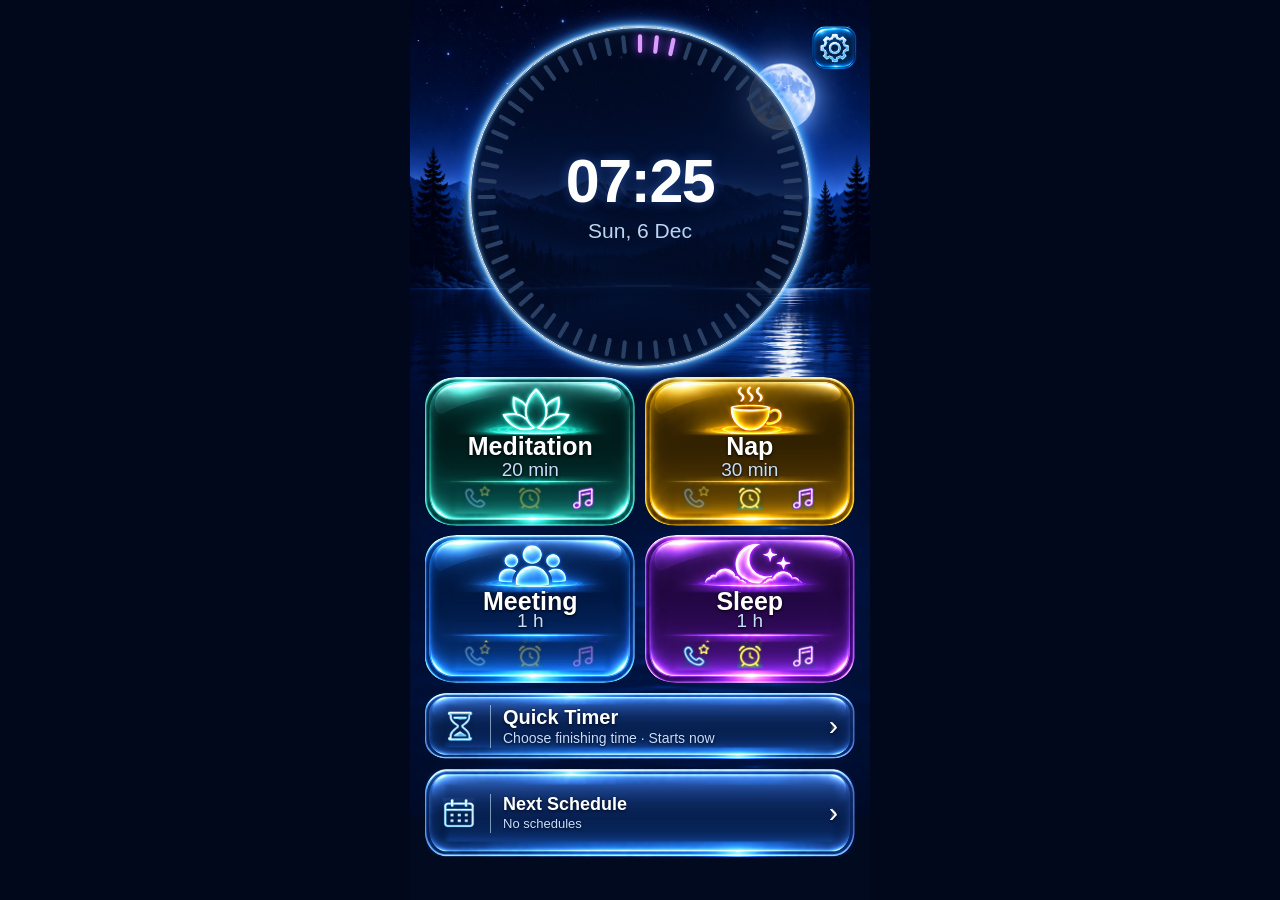
==== app/src/main/assets/kipquiet.html @ 5e0e7d5e "Tint round icon button to chosen colour; larger font on Add Schedule/Done/History Co-Authored-By: Cl" ====
<!doctype html><html lang="en"><meta charset="utf-8"><meta name="viewport" content="width=device-width,initial-scale=1,viewport-fit=cover"><title>KipQuiet</title><style>
*{box-sizing:border-box} :root{color-scheme:dark;font-family:system-ui,-apple-system,sans-serif;color:#f5f8ff;background:#02081e} body{margin:0} button{font:inherit;color:inherit;cursor:pointer} .app{max-width:520px;min-height:100dvh;margin:auto;padding:14px 14px 45px;position:relative;background:radial-gradient(ellipse at 50% 12%,#123d9c 0,transparent 38%),linear-gradient(#020b32,#061332 55%,#041334);overflow:hidden} .app:after{content:'';position:absolute;bottom:0;left:0;right:0;height:48px;background:url([data-uri]) center/100% 100%;pointer-events:none} h1{text-align:center;margin:2px 0 10px;font-size:clamp(29px,8vw,44px);text-shadow:0 0 12px #2795ff,0 0 22px #006aff;letter-spacing:.2px} .hero{display:grid;grid-template-columns:1fr 1.16fr 1fr;align-items:center;gap:8px;margin-bottom:18px;position:relative}.hero:before{content:'✦    ·      ✧       ·     ☾';position:absolute;inset:-15px 0 0;color:#6ca8f4;letter-spacing:12px;pointer-events:none;z-index:0}.hero>*{z-index:1}.glass,.panel{border:1px solid #83aaff;background:linear-gradient(155deg,#294d93 0%,#091c48 35%,#04102d 85%);box-shadow:inset 0 2px 5px #c4e2ff70,inset 0 -2px 9px #1169db88,0 4px 12px #0009}.glass{border-radius:18px;padding:9px 4px;font-size:clamp(10px,3vw,15px);line-height:1.2}.glass b{display:block;margin:5px 0;font-size:1.15em}.clock{aspect-ratio:1;border-radius:50%;border:2px solid #e1fcff;box-shadow:0 0 6px 2px #4be3ff,0 0 17px 4px #006aff,inset 0 0 20px #1378f4;background:radial-gradient(circle,#071335 60%,#0d3d93);display:grid;place-content:center;text-align:center;position:relative}.clock:before{content:'';position:absolute;inset:6px;border-radius:50%;background:repeating-conic-gradient(#e2ecff 0deg 1deg,transparent 1deg 6deg);mask:radial-gradient(transparent 66%,black 67% 72%,transparent 73%);pointer-events:none}.clock small{font-size:clamp(10px,2.8vw,15px)}.clock strong{font-size:clamp(26px,7vw,43px);line-height:1.1;letter-spacing:.5px}.moon{font-size:23px;text-shadow:0 0 12px #fff}.panel{border-radius:28px;padding:8px 10px 12px;margin:0 0 12px;background:linear-gradient(150deg,#173d8c,#061635 28%,#04102e 75%,#0d3c90);border-color:#668de8}.heading{display:flex;align-items:center;gap:10px;justify-content:center;margin:0 0 12px;font-weight:750;font-size:clamp(19px,5vw,25px);white-space:nowrap;text-shadow:0 0 10px #5688ff}.heading:before,.heading:after{content:'';height:1px;flex:1;background:linear-gradient(90deg,transparent,#d9ecff)}.heading:after{transform:rotate(180deg)}.presets{display:grid;grid-template-columns:repeat(4,1fr);gap:7px}.preset{position:relative;overflow:hidden;border-radius:18px;border:1px solid var(--light);min-width:0;padding:8px 2px 7px;background:radial-gradient(ellipse at 50% 55%,var(--glow),transparent 55%),linear-gradient(160deg,var(--light),var(--dark) 22%,#030b1c 65%,var(--dark));box-shadow:inset 0 0 6px var(--light),0 0 8px var(--glow),0 5px 7px #0009}.preset:before,.start:before{content:'';position:absolute;top:3px;left:7%;right:7%;height:25%;border-radius:50%;background:linear-gradient(#ffffffa0,transparent);pointer-events:none}.preset.selected{outline:2px solid white;outline-offset:2px}.symbol{display:block;font-size:clamp(27px,7vw,42px);line-height:1.2;filter:drop-shadow(0 0 7px var(--light))}.preset b{font-size:clamp(11px,3.1vw,17px);display:block;margin:4px 0 8px}.mini{display:block;border-top:1px solid var(--light);padding-top:6px;font-size:clamp(11px,3vw,17px);white-space:nowrap}.sub{text-align:center;font-style:italic;margin:-8px 0 12px;font-size:14px}.timers{display:grid;grid-template-columns:1.15fr 1fr;gap:10px}.timerbox{border-radius:24px;padding:8px 7px 10px;min-width:0}.timerbox h3{font-size:clamp(13px,3.7vw,19px);text-align:center;margin:0 0 10px}.barrel{height:145px;position:relative;display:flex;border-radius:29px;overflow:hidden;border:1px solid rgba(132,201,255,.78);background:linear-gradient(90deg,#020714 0%,#08112a 6%,#07112a 14%,#071229 26%,#071229 74%,#07112a 86%,#08112a 94%,#020714 100%);box-shadow:inset 0 0 5px rgba(84,180,255,.16),inset 10px 0 12px rgba(0,0,0,.58),inset -10px 0 12px rgba(0,0,0,.58),0 0 4px rgba(53,143,255,.10)}.wheel{flex:1;min-width:0;overflow-y:auto;scroll-snap-type:y mandatory;scrollbar-width:none;overscroll-behavior:contain;touch-action:pan-y;position:relative;z-index:2;padding-block:52px;scroll-padding:0;outline:none}.wheel::-webkit-scrollbar{display:none}.wheel+.wheel{border-left:4px solid #020717}.option{height:40px;display:flex;align-items:center;justify-content:center;scroll-snap-align:center;white-space:nowrap;font-weight:650;font-size:clamp(17px,5vw,28px);color:#9cb5e1;cursor:pointer}.option.active{color:white;text-shadow:0 0 8px #8ddaff;font-size:1.16em}.barrel:before{content:'';position:absolute;z-index:1;top:51px;bottom:auto;left:11px;right:11px;height:42px;border:1px solid #9ff3ff;border-radius:9px;background:linear-gradient(#163b77,#1263d4 40%,#061a49 60%,#0e63cc);box-shadow:0 0 10px #40bfff,inset 0 0 9px #98dcff;pointer-events:none}.barrel:after{content:'';position:absolute;z-index:3;inset:0;border-radius:inherit;background:linear-gradient(rgba(150,198,255,.38) 0%,rgba(2,9,29,.72) 13%,transparent 34%,transparent 66%,rgba(2,9,29,.62) 88%,rgba(89,186,255,.34) 100%);pointer-events:none}.allow{margin-top:13px;font-size:17px;font-weight:600}.toggles{display:grid;grid-template-columns:repeat(3,1fr);gap:7px}.toggle{border-radius:14px;padding:9px 3px;font-size:clamp(10px,3vw,15px);font-weight:700;white-space:nowrap;box-shadow:inset 0 0 8px #1a93ff,0 0 7px #168aff}.check{display:inline-grid;place-items:center;width:17px;height:17px;border-radius:4px;background:#07824b;border:1px solid #7bffc0;margin-left:3px;box-shadow:0 0 7px #00ff83}.toggle[aria-pressed=false] .check{background:#18283d;border-color:#6a7c9d;box-shadow:none;color:transparent}.start{display:block;width:82%;margin:20px auto 4px;border:2px solid #70ffc4;border-radius:40px;padding:12px 6px;position:relative;overflow:hidden;font-size:clamp(17px,4.7vw,25px);font-weight:800;background:linear-gradient(#25e69b,#00734c 37%,#003c2d 60%,#009f64);box-shadow:inset 0 0 10px #73ffd0,0 0 20px #00dd7477;text-shadow:0 2px 3px #004b31}.status{text-align:center;font-size:12px;min-height:17px;margin-top:6px;color:#b9d4ff} dialog{width:min(90%,420px);border:1px solid #78baff;border-radius:22px;background:#091b41;color:white;padding:20px;box-shadow:0 0 30px #298bff}dialog::backdrop{background:#000a}dialog input{font:inherit;background:#06112a;border:1px solid #7da4e5;border-radius:8px;padding:8px;color:white}dialog label{display:block;margin:12px 0}dialog button{margin:5px}.days{display:flex;gap:4px;flex-wrap:wrap}.days label{font-size:12px;margin:2px} @media(min-width:460px){.app{padding:20px 20px 55px}.barrel{height:185px}.wheel{padding-block:72px}.barrel:before{inset:71px 4px;height:42px}.hero{margin-bottom:24px}.preset{padding-top:13px;padding-bottom:10px}.panel{padding:12px 14px 16px}}
</style><style>.app{max-width:510px}.presets{gap:6px}.preset{aspect-ratio:1/1;display:block;padding:0!important;border:0;border-radius:19%;background:transparent;box-shadow:none;overflow:visible;isolation:isolate}.preset:before{display:none}.preset.selected{outline:none}.preset.selected:after{content:'';position:absolute;inset:-2px;border:1px solid #d6f6ff88;border-radius:20%;pointer-events:none}.tilebase,.tileart{position:absolute;pointer-events:none;object-fit:fill;filter:hue-rotate(var(--hue,0deg))}.tilebase{inset:0;width:100%;height:100%;border-radius:19%}.preset b{position:absolute;top:54%;left:0;width:100%;font-size:clamp(9px,3.0vw,16px);margin:0;text-shadow:0 1px 3px #000;line-height:1.2}.tileicons{position:absolute;top:75%;left:13%;right:13%;height:16%;display:flex;justify-content:space-between}.tileicons img{width:28%;height:100%;object-fit:contain}.preset .editdot{position:absolute;right:5%;top:5%;font-size:12px;opacity:0;background:#03132e99;border-radius:50%;width:18px;height:18px}.preset:focus-visible .editdot,.preset:hover .editdot{opacity:1}.editrow{display:flex;justify-content:flex-end;margin:6px 1px 0}.editrow button{border:0;background:none;color:#b5cfff;font-size:11px;padding:2px}.barrel{background:linear-gradient(90deg,#020619,#315b98 5%,#06142d 10%,transparent 16%,transparent 84%,#06142d 90%,#315b98 95%,#020619),linear-gradient(#527fb9,#0b1d42 17%,#081530 40%,#163b7b 52%,#07152e 70%,#284e86 94%,#9ed8ff);border-radius:32px/25px}.option.active{font-size:clamp(19px,5.5vw,29px)}#presetEditor select,#presetEditor input{width:100%;padding:8px;background:#0a2048;color:white;border:1px solid #648ccc;border-radius:8px}#presetEditor .choices{display:grid;grid-template-columns:repeat(3,1fr);gap:5px}</style>
<style>
body{background:#010513}.app{container-type:inline-size;max-width:510px;min-height:0;width:100%;padding:4.4% 2.8% 11%;border:2px solid #91a8e1;border-radius:10%/6%;box-shadow:inset 0 0 0 3px #030714,inset 0 0 0 5px #415386;isolation:isolate;background:linear-gradient(#020823,#071b53 23%,#030b25 40%,#06183f 81%,#020b28);}
.app:before{content:'';position:absolute;inset:4px 4px auto;height:31%;z-index:-1;border-radius:9% 9% 0 0;background:linear-gradient(transparent 65%,#04102c),url([data-uri]) center top/100% auto no-repeat;pointer-events:none}.app:after{height:14%;left:5px;right:5px;bottom:5px;z-index:-1;border-radius:0 0 9% 9%;background:linear-gradient(#061841 0%,transparent 35%),url([data-uri]) center bottom/100% 100% no-repeat}.app h1{font-size:6.0cqw;margin:0 0 2.5cqw;line-height:1.15}.hero{grid-template-columns:1.06fr 1fr 1.06fr;gap:3cqw;margin-bottom:3.5cqw}.hero:before{display:none}.hero .glass{font-size:3cqw;border-radius:5cqw;min-height:16cqw;padding:1.7cqw 1cqw;display:flex;flex-direction:column;justify-content:center;align-items:center;line-height:1.15;background:linear-gradient(150deg,#4268b2,#12285c 35%,#071333 78%,#152b70);box-shadow:inset 0 1px 3px #c5eaff,inset 0 -1px 6px #388dff,0 0 8px #237cff88}.hero .glass b{font-size:3.4cqw;margin:.6cqw 0}.hero .glass span{font-size:2.6cqw;line-height:1.2}.clock{border-color:#9ee9ff;box-shadow:0 0 5px 1px #56d9ff,0 0 12px 2px #246bff,inset 0 0 13px #2989f4;min-width:0}.clock small{font-size:2.6cqw;white-space:nowrap}.clock strong{font-size:6.6cqw;line-height:1.18;letter-spacing:0;font-variant-numeric:tabular-nums;white-space:nowrap}.moon{font-size:5cqw;line-height:1.1}.panel{border-radius:6cqw;padding:1.6cqw 2.4cqw 2.2cqw;margin-bottom:2.6cqw;background:linear-gradient(155deg,#173d86,#061530 25%,#04122e 72%,#0d367d);box-shadow:inset 0 1px 5px #9bd2ff77,inset 0 -2px 9px #1c64cc66,0 3px 10px #0008}.heading{font-size:4.2cqw;margin:0 0 2.3cqw;gap:2.6cqw}.presets{gap:1.6cqw}.preset{aspect-ratio:1}.preset b{font-size:3.0cqw;top:54%;line-height:1.15}.editrow{margin:1cqw 0 0}.editrow button{font-size:2.5cqw}.sub{font-size:3cqw;margin:-1.2cqw 0 2.4cqw}.timers{grid-template-columns:1fr 1fr;gap:4.5cqw;align-items:start}.timerbox{background:none;border:0;box-shadow:none;border-radius:0;padding:0;min-width:0}.timerbox h3{font-size:3.1cqw;font-weight:600;margin:0 0 1.4cqw;white-space:nowrap}.barrel{--row:8.6cqw;height:19.8cqw;border-radius:5cqw/4cqw;position:relative}.wheel{padding-block:calc((19.8cqw - 2px - var(--row))/2);scroll-padding:0;scroll-snap-type:y mandatory}.wheel+.wheel{border-left:2px solid #030b20}.option{height:var(--row);font-size:4.1cqw;line-height:1;font-variant-numeric:tabular-nums}.option.active{font-size:4.5cqw}.barrel:before{inset:auto 3px;top:50%;transform:translateY(-50%);height:var(--row);border-radius:2cqw;box-sizing:border-box}.allow{margin:2.3cqw 0 1.5cqw;font-size:3.6cqw}.allow #info{width:4.5cqw!important;height:4.5cqw!important;font-size:3cqw}.toggles{gap:1.9cqw}.toggle{display:flex;align-items:center;justify-content:center;gap:.9cqw;font-size:2.9cqw;padding:1.8cqw .6cqw;border-radius:3.7cqw;line-height:1.1;min-width:0}.check{flex:0 0 auto;position:static;display:grid;place-items:center;width:4.2cqw;height:4.2cqw;margin:0;border-radius:1.1cqw;font-size:3.1cqw;line-height:1;box-shadow:0 0 3px #00ff83}.start{width:76%;font-size:4.3cqw;margin:3cqw auto 1cqw;padding:2.5cqw 1cqw;border-radius:8cqw;line-height:1.15}.start:before{border-radius:5cqw 5cqw 2cqw 2cqw;height:33%;background:linear-gradient(#ffffff65,transparent)}.status{font-size:2.6cqw;min-height:3cqw;margin:1cqw 0 0}.homebar{position:absolute;bottom:2.2%;left:37%;width:26%;height:3px;border-radius:10px;background:#fff;z-index:1}.clock strong{overflow:visible}.topstatus{display:flex;justify-content:space-between;align-items:center;padding:0 3cqw 1.2cqw;font-size:3cqw;font-weight:650}.topstatus span:last-child{font-size:2.6cqw}.app{padding-top:3.5cqw}.arrow{position:absolute;left:50%;top:50%;transform:translate(-50%,-15%);font-size:5cqw;color:#c7e6ff;text-shadow:0 0 8px #29a3ff;pointer-events:none}.timers{position:relative}.schedule-heading{display:block;font-weight:700;white-space:nowrap}.schedule-detail{display:block;white-space:normal;overflow-wrap:anywhere}.glass #scheduleText{display:block;max-width:100%}
</style><style>
/* Shared moulded glass family: sculpted shoulders, rim and discrete corner caustics. */
.hero .glass,.toggle,.timerbox,.panel{position:relative;isolation:isolate;overflow:hidden;border:1px solid #83b9fa;background:radial-gradient(ellipse at 13% 96%,#42c8ff95 0%,#1554a640 13%,transparent 30%),radial-gradient(ellipse at 87% 96%,#42c8ff95 0%,#1554a640 13%,transparent 30%),radial-gradient(ellipse at 24% 0%,#a9e8ff 0%,#2876c8 8%,transparent 34%),linear-gradient(160deg,#315ba3 0%,#0b2758 23%,#031431 53%,#071b43 82%,#12366f 100%);box-shadow:inset 0 1px 1px #e4f7ff,inset 0 0 0 3px #509fff28,inset 0 -2px 5px #2a80db,0 5px 8px #0009,0 0 9px #237dff30;text-shadow:0 1px 2px #001331,0 0 6px #66adff44;color:#e5efff}
.hero .glass:before,.toggle:before,.timerbox:before,.panel:before,.start:before{content:'';position:absolute;z-index:-1;inset:3px 4px auto;height:34%;border-radius:inherit;clip-path:polygon(0 0,100% 0,100% 29%,94% 46%,82% 43%,66% 52%,46% 73%,24% 95%,12% 88%,4% 62%,0 40%);background:linear-gradient(170deg,#f0fcffb5,#81bcff55 36%,#548cda19 80%);pointer-events:none}
.panel:before{height:13%;opacity:.6}.panel{padding:2cqw 2.5cqw 2.7cqw}.hero .glass{min-height:20cqw;border-radius:5.8cqw}.hero .glass:before{height:45%}.familyicon{width:5.4cqw;height:5.4cqw;object-fit:contain;vertical-align:middle;filter:drop-shadow(0 1px 1px #00122b)}.schedule-heading .familyicon{width:4.5cqw;height:4.5cqw}.hero #manage>.familyicon{width:7cqw;height:7cqw}.schedule-heading{display:flex!important;align-items:center;gap:.6cqw;font-size:2.7cqw!important}.hero #next b{font-size:3.7cqw}.hero #manage b{font-size:3.4cqw}.clock{border:0;padding:3cqw;box-shadow:0 0 12px #147aff99,0 6px 12px #0009,inset 0 0 0 1px #d9f6ff,inset 0 0 0 4px #1869b9,inset 0 0 0 7px #061534,inset 0 0 18px #1877ef;background:radial-gradient(ellipse at 25% 8%,#aeefff 0%,#2979cf 7%,transparent 28%),radial-gradient(ellipse at 82% 86%,#8145e9aa,transparent 35%),radial-gradient(circle,#031331 43%,#082961 63%,#1c65b2 72%,#c9eeff 77%,#0b3777 81%)}.clock:before{inset:8px;opacity:.8}.clock:after{content:'';position:absolute;inset:9% 9% 49%;border-radius:50% 50% 30% 30%;background:linear-gradient(#a6dbff32,transparent);pointer-events:none}.clock strong{color:#e6f3ff;text-shadow:0 2px 2px #000,0 0 9px #69b8ff77;font-size:6.1cqw}.moon .familyicon{width:5cqw;height:5cqw}.timerbox{padding:1.7cqw 1.3cqw 2cqw;border-radius:5cqw;overflow:visible}.timerbox h3{display:flex;align-items:center;justify-content:center;gap:.6cqw;font-size:3cqw;text-shadow:0 2px 2px #00112d}.timerbox h3 .familyicon{width:4.3cqw;height:4.3cqw}.timers{gap:2.4cqw;grid-template-columns:1.12fr 1fr}.arrow{display:none}.barrel{--row:8.2cqw;height:27cqw;border-radius:24%/17%;border:1px solid #a2caff;background:linear-gradient(90deg,#000817 0%,#3b6092 3%,#a0c8ef 4%,#0a2040 7%,transparent 12%,transparent 88%,#07162f 93%,#82b6ec 96%,#193c70 98%,#000817),linear-gradient(180deg,#010b20 0%,#345b8b 7%,#142c50 19%,#081b3b 38%,#16427a 48%,#0b2b5e 58%,#06142f 72%,#244b79 91%,#a4d8ff 97%,#07152c);box-shadow:0 3px 5px #000b,inset 0 0 0 2px #030e23,inset 0 0 8px #7abaff;overflow:hidden}.wheel{padding-block:calc((27cqw - 2px - var(--row))/2);perspective:120px}.wheel+.wheel{border-left:3px solid #020a19;box-shadow:inset 2px 0 #7095c455}.option,.option.active{font-size:4.7cqw;font-weight:650;color:#afc9e9;text-shadow:0 2px 1px #000c,0 -1px 0 #a8d3ff44;transform-origin:center;will-change:transform;backface-visibility:hidden}.option.active{color:#e5f3ff;text-shadow:0 2px 2px #001126,0 0 7px #7bc7ff66}.barrel:before{inset:0;top:0;transform:none;height:auto;border:0;border-radius:inherit;box-shadow:none;background:linear-gradient(180deg,transparent 30%,#61baff18 35%,#9be5ff60 36%,#245ea42a 41%,transparent 49%,transparent 59%,#5cb8ff33 63%,#a5e9ff77 64%,transparent 66%);z-index:1}.barrel:after{background:linear-gradient(180deg,#030b20a0 0%,#9ecbff36 6%,#07112544 16%,transparent 39%,transparent 62%,#02091c55 81%,#5aa2ee55 94%,#02091dbb 100%);box-shadow:inset 5px 0 7px #020818,inset -5px 0 7px #020818;z-index:3}.toggle{border-radius:4cqw;min-height:10cqw;gap:.5cqw;font-size:2.7cqw;padding:1.2cqw .5cqw}.toggle:before{height:48%}.toggle .familyicon{width:4.8cqw;height:4.8cqw}.check{width:4cqw;height:4cqw;border-radius:1.3cqw;background:radial-gradient(ellipse at 25% 15%,#afffd3,#168d59 40%,#004e37 85%);box-shadow:inset 0 1px 1px #d1ffe3,0 0 7px #00ff8377;color:#d9ffef;text-shadow:0 1px 2px #00341b}.start{isolation:isolate;background:radial-gradient(ellipse at 13% 95%,#4cffa9,transparent 21%),radial-gradient(ellipse at 87% 95%,#4cffa9,transparent 21%),linear-gradient(#43e7aa,#08784b 32%,#003721 65%,#057143);color:#dffff0;box-shadow:inset 0 1px 2px #d4ffec,inset 0 0 0 3px #5bffad30,0 0 16px #00d87866,0 5px 8px #0008}.start:before{height:53%;background:linear-gradient(165deg,#d5ffedbb,#64ffb14d,transparent)}
</style><style>
/* Machined barrel casing: straight rails, elliptical end caps, no generic box roundover. */
.timers{grid-template-columns:1fr 1fr;gap:5cqw}.timerbox{position:relative;padding:0 .5cqw 1cqw!important;border:0!important;background:none!important;box-shadow:none!important}.timerbox:before{display:none!important}.barrel{--row:7.2cqw;height:25cqw;border:0;border-radius:18% 18% 18% 18% / 49% 49% 49% 49%;isolation:isolate;overflow:hidden;background:linear-gradient(90deg,#020716 0%,#34517b 2%,#090e20 5%,#8bb6e6 7%,#101e3b 10%,transparent 14%,transparent 86%,#101e3b 90%,#8bb6e6 93%,#090e20 95%,#34517b 98%,#020716),linear-gradient(180deg,#b4d8ff 0%,#35588a 4%,#13284d 13%,#0a142c 28%,#1c477d 44%,#0d2b57 55%,#091429 74%,#294d7b 91%,#b0d8ff 99%);box-shadow:inset 0 0 0 1px #86b6f9,0 5px 10px #000a,0 0 7px #1768cc88}.wheel{padding-block:calc((25cqw - var(--row))/2);margin-inline:9%;perspective:130px;scroll-snap-type:y mandatory}.option{height:var(--row);font-size:4.4cqw;font-weight:650;letter-spacing:.025em;color:#8ba6cd;text-shadow:0 1px 1px #000,0 -1px 1px #c8e6ff22;transform-origin:center center}.option.active{font-size:4.8cqw;color:#e1efff;text-shadow:0 2px 2px #07182e,0 0 7px #9cd6ff88}.barrel:before{inset:auto 9%;top:50%;height:var(--row);border-radius:9% / 26%;border:1px solid #8edfff;background:linear-gradient(#9dd8ff88,#236cc8aa 21%,#16448155 48%,#061b3a88 70%,#54b8ff99);box-shadow:0 0 7px #24a7ff,inset 0 1px 4px #e2f6ff88,inset 0 -2px 5px #58c6ff99}.barrel:after{background:radial-gradient(ellipse at 6% 50%,#d9f8ffdd 0%,#1689ff88 2%,transparent 9%),radial-gradient(ellipse at 94% 50%,#d9f8ffdd 0%,#1689ff88 2%,transparent 9%),linear-gradient(180deg,#06101a55,transparent 19%,transparent 78%,#02071966);border-radius:inherit}.timerbox .barrel .wheel:focus-visible{outline:1px solid #9bdfff;outline-offset:-2px}
</style><style>/* Flat-sided barrel housings; rotating labels are independent of the fixed glass. */
.timerbox .barrel{border-radius:3.1cqw / 2.2cqw; border:1px solid #7cafe0; touch-action:none; background:linear-gradient(90deg,#03091a 0%,#30517d 2%,#0b142b 4%,#9bbde0 6%,#132b4c 8%,transparent 12%,transparent 88%,#132b4c 92%,#9bbde0 94%,#0b142b 96%,#30517d 98%,#03091a),linear-gradient(180deg,#b4d8ff 0%,#35588a 4%,#13284d 13%,#0a142c 28%,#1c477d 44%,#0d2b57 55%,#091429 74%,#294d7b 91%,#b0d8ff 99%)}
.timerbox .wheel{position:relative;overflow:hidden;padding:0;margin-inline:7%;touch-action:none;cursor:grab;user-select:none;-webkit-user-select:none;perspective:180px;scroll-snap-type:none;min-height:0;align-self:stretch;flex:1}.timerbox .wheel:active{cursor:grabbing}.timerbox .wheel .option{position:absolute;top:35.5%;left:0;right:0;display:flex;align-items:center;justify-content:center;pointer-events:none;transform-origin:center;white-space:nowrap;transition:none;color:#a1b5d5;text-shadow:0 1px 2px #01091c}.timerbox .wheel .option.active{color:#e1efff;text-shadow:0 2px 2px #061a3b,0 0 7px #73baff88}.timerbox .barrel:before{inset:35.5% 7% 35.5%;transform:none;height:auto;border-radius:1.2cqw;background:linear-gradient(#9dd8ff88,#236cc8aa 21%,#16448155 48%,#061b3a88 70%,#54b8ff99);pointer-events:none}.timerbox .barrel:after{pointer-events:none}
</style><style>
/* Layout measured against the 340 x 535 reference phone, not the surrounding screenshot. */
html,body{margin:0;min-height:100%;background:#03081c}body{display:flex;justify-content:center;align-items:flex-start}button{appearance:none;-webkit-appearance:none;-webkit-tap-highlight-color:transparent}button:focus:not(:focus-visible){outline:none}button:focus-visible{outline:1px solid #c4eeff;outline-offset:2px}
.app{width:100%;max-width:510px;aspect-ratio:340/535;height:auto;min-height:0;container-type:inline-size;padding:0!important;margin:0 auto;border:2px solid #9cafe3;border-radius:10% / 6%;box-shadow:inset 0 0 0 2px #080d26,inset 0 0 0 4px #647ab0;overflow:hidden;background:linear-gradient(#020925,#071a52 20%,#030c29 49%,#071b46 83%,#020a23)}
.app:before{inset:3px 3px auto;height:31%;background-size:100% 100%;border-radius:9% 9% 0 0}.app:after{height:17%;background-size:100% 100%}
.topstatus{position:absolute;left:7.5%;right:7.5%;top:2.9%;padding:0;font-size:3cqw}.topstatus span:last-child{font-size:2.6cqw}.app h1{position:absolute;top:6.1%;left:0;right:0;margin:0;font-size:5.4cqw;line-height:1.15;text-align:center}.hero{position:absolute;left:2.6%;right:4.1%;top:10.7%;height:18%;margin:0;grid-template-columns:1fr .98fr 1fr;gap:2.4cqw;align-items:center}.hero .glass{height:15.4cqw;min-height:0;padding:1.1cqw .3cqw;border-radius:5.3cqw;box-shadow:inset 0 1px 2px #e2f5ff,inset 0 -2px 5px #4189ff,0 0 7px #397dff99,0 3px 8px #0008;background:radial-gradient(ellipse at 12% 95%,#8f72ffb0,transparent 25%),radial-gradient(ellipse at 90% 95%,#b0b6ff99,transparent 25%),radial-gradient(ellipse at 23% 0%,#8ec6fccc,transparent 40%),linear-gradient(160deg,#33569c,#0a204f 30%,#041333 70%,#15386d)}.hero .glass:before{height:31%;opacity:.65}.hero #next b{font-size:3.05cqw;margin:.3cqw 0}.hero #manage b{font-size:3.1cqw;margin:.2cqw 0}.hero #manage>.familyicon{width:5.3cqw;height:5.3cqw}.hero .glass span{font-size:2.45cqw}.schedule-heading{font-size:2.45cqw!important;gap:.6cqw}.schedule-heading .familyicon{width:4.2cqw;height:4.2cqw}.clock{width:100%;aspect-ratio:1;align-self:center;min-height:0;padding:0;box-shadow:0 0 5px #3ca7ff,0 0 12px #3652f6,inset 0 0 0 1px #bfe8ff,inset 0 0 0 3px #2864b9,inset 0 0 13px #3080e8;background:radial-gradient(circle at 85% 17%,#cba3ff, #784ce940 8%,transparent 23%),radial-gradient(circle at 15% 60%,#1d79ad44,transparent 42%),radial-gradient(circle,#061330 48%,#062854 68%,#1d70bd 75%,#051532 79%)}.clock:before{inset:4px;opacity:.95}.clock:after{display:none}.clock small{font-size:2.5cqw}.clock strong{font-size:6.6cqw;line-height:1.12}.moon .familyicon{width:4.7cqw;height:4.7cqw}
.app>.panel{position:absolute;margin:0;padding:0;left:2.6%;right:4.1%;border-radius:5.5cqw;border:1px solid #789ce7;background:radial-gradient(ellipse at 50% 0%,#4e72cc45,transparent 27%),linear-gradient(180deg,#173a86,#07183e 12%,#061333 67%,#0b2353);box-shadow:inset 0 1px 2px #c0ddff,inset 0 -1px 4px #1d4c96,0 3px 9px #0008}.app>.panel:before{display:none}.app>.panel:nth-of-type(2){top:29.7%;height:18.1%}.app>.panel:nth-of-type(3){top:48.5%;height:39.2%;background:radial-gradient(ellipse at 0% 0%,#478dff99,transparent 25%),radial-gradient(ellipse at 100% 0%,#478dff66,transparent 25%),radial-gradient(ellipse at 50% 100%,#1557a866,transparent 60%),linear-gradient(180deg,#153e8f,#081b44 17%,#051436 68%,#0b285d);border-bottom-color:#477fc95c}.app>.panel>.heading{position:absolute;left:6%;right:6%;top:1%;height:17%;margin:0;font-size:3.8cqw;gap:3.2cqw;line-height:1.1}.app>.panel:nth-of-type(3)>.heading:not(.allow){height:9%;top:1%;font-size:3.8cqw}.presets{position:absolute;top:23%;left:2.5%;right:2.5%;bottom:7%;gap:1.5cqw;grid-template-columns:repeat(4,minmax(0,1fr));align-items:stretch}.preset{height:100%;aspect-ratio:auto;border-radius:20%;overflow:hidden}.preset.selected:after{display:none}.preset b{font-size:2.75cqw;top:54%;line-height:1.15}.tilebase{border-radius:20%}.tileicons{top:76%;height:14%;left:13%;right:13%}.editrow{position:absolute;right:2%;top:0;margin:0}.editrow button{font-size:0;width:5cqw;height:4cqw;padding:0;opacity:0}.editrow button:focus-visible{opacity:1;font-size:2cqw;width:auto}.sub{position:absolute;top:10.4%;left:33%;width:34%;margin:0;text-align:center;font-size:2.85cqw;line-height:1.15;border:1px solid #5477b044;border-radius:4cqw;background:#0a1d47cc;box-shadow:inset 0 1px 3px #75a8ff33;padding:.45cqw 0}
.timers{position:absolute;top:18.1%;height:35.6%;left:6.8%;right:6.8%;display:grid;grid-template-columns:1.17fr 1fr;gap:10cqw;align-items:stretch}.timerbox{display:flex;flex-direction:column;justify-content:flex-start;padding:0!important;min-width:0;height:100%}.timerbox h3{font-size:2.8cqw;line-height:1.15;margin:0 0 1cqw;height:4.3cqw;gap:.5cqw}.timerbox h3 .familyicon{width:3.4cqw;height:3.4cqw}.timerbox .barrel{width:100%;height:auto;flex:1;min-height:0;border-radius:4.2cqw / 3.5cqw;border:1px solid #82a8da;background:linear-gradient(90deg,#050917 0%,#172b4a 3%,#a3c6f577 5%,#233653 8%,transparent 14%,transparent 86%,#233653 92%,#a3c6f577 95%,#172b4a 97%,#050917),linear-gradient(180deg,#294c78,#071426 9%,#0d1e3b 26%,#143c76 42%,#163767 56%,#091426 78%,#345b89 93%,#111d35);box-shadow:inset 0 0 0 2px #071226,inset 0 0 7px #5076b1,0 3px 7px #000a}.timerbox .barrel:before{inset:34% 7% 34%;border-radius:2.2cqw / 1.6cqw;box-shadow:0 0 6px #68c8ff,inset 0 1px 3px #b9e5ff99,inset 0 -1px 3px #62b4ff;background:linear-gradient(#6e9de2,#224b88 20%,#153368 52%,#102750 74%,#538fce);border:1px solid #9cd5ff;transform:none}.timerbox .barrel:after{background:radial-gradient(ellipse at 6% 50%,#e4f7ff 0%,#62a8ff99 2%,transparent 8%),radial-gradient(ellipse at 94% 50%,#e4f7ff 0%,#62a8ff99 2%,transparent 8%),linear-gradient(#0006,transparent 22%,transparent 78%,#0005)}.timerbox .wheel{margin-inline:7%;perspective:150px}.timerbox .wheel .option{top:34%;height:32%;font-size:3.75cqw;font-weight:650;line-height:1;letter-spacing:0;color:#9ab2d3}.timerbox .wheel .option.active{font-size:4.5cqw;font-weight:700;color:#e8f4ff}.arrow{display:block;position:absolute;left:54.3%;top:66%;font-size:4.5cqw;line-height:1;transform:translate(-50%,-50%)}
.app>.panel>.allow{position:absolute;top:55.3%;height:8%;left:5%;right:5%;margin:0;font-size:3.2cqw;gap:1.5cqw}.allow #info{width:3.7cqw!important;height:3.7cqw!important;font-size:2.7cqw;line-height:1}.toggles{position:absolute;top:65%;left:3%;right:3%;height:12.6%;gap:2cqw}.toggle{height:100%;min-height:0;border-radius:3.7cqw;font-size:2.7cqw;padding:0 .9cqw;gap:.7cqw;background:radial-gradient(ellipse at 11% 95%,#74bdff99,transparent 25%),radial-gradient(ellipse at 89% 95%,#74bdff99,transparent 25%),linear-gradient(#264c91,#081d46 38%,#06132f 72%,#183e76);box-shadow:inset 0 1px 2px #b1deff,inset 0 -2px 4px #4d9dff,0 0 6px #2080ff77}.toggle:before{height:36%;opacity:.45}.toggle .familyicon{width:4.3cqw;height:4.3cqw}.check{width:4cqw;height:4cqw;flex:0 0 4cqw;font-size:3.0cqw}.toggle[aria-pressed=false] .check{color:transparent;box-shadow:none;background:#12203d}
.start{position:absolute;left:14%;width:72%;top:80%;height:17%;margin:0;padding:0 2cqw;font-size:4.1cqw;border-radius:6cqw;border:1px solid #8deab2;box-shadow:inset 0 1px 2px #d8ffdc,inset 0 -3px 5px #209751,0 0 14px #3bd66b77;background:radial-gradient(ellipse at 50% 100%,#d8ffb9,transparent 25%),radial-gradient(ellipse at 9% 90%,#4fe883,transparent 24%),radial-gradient(ellipse at 91% 90%,#4fe883,transparent 24%),linear-gradient(#6cc18b,#165c39 24%,#06442d 58%,#118c4b)}.start:before{height:45%;clip-path:polygon(0 0,100% 0,100% 48%,88% 65%,65% 58%,44% 73%,18% 98%,5% 68%,0 45%);opacity:.8}.status{position:absolute;top:97%;left:0;right:0;font-size:2.5cqw;line-height:1;min-height:0;margin:0}.homebar{bottom:2.3%;height:2px}.app:after{height:15%;background-size:100% 100%}
/* No background screenshot, duplicate text, invisible click overlays or SVGs. */
</style><style>.app:before{height:31%;background-size:100% 100%;background-image:linear-gradient(transparent 77%,#04102c99),url([data-uri])}.app h1{font-size:5.2cqw;top:6.4%;text-shadow:0 0 5px #d2e8ff,0 0 10px #2d62f6}.hero .glass{background:radial-gradient(ellipse at 12% 95%,#8962ffbb,transparent 25%),radial-gradient(ellipse at 90% 95%,#c1b5ffbb,transparent 25%),radial-gradient(ellipse at 23% 0%,#8ec6fccc,transparent 40%),linear-gradient(160deg,#33569c,#0a204f 30%,#041333 70%,#15386d)}.app>.panel:nth-of-type(3){border-bottom-color:transparent}.app>.panel:nth-of-type(3):after{content:'';position:absolute;inset:auto 0 0;height:5%;background:linear-gradient(transparent,#061d4644);pointer-events:none}.editrow{top:-104%;right:1%;z-index:3}.editrow button{font-size:0;opacity:1;position:fixed;visibility:hidden}.settingsBtn{position:absolute;top:6.2%;right:5%;width:6.4cqw;height:6.4cqw;display:grid;place-items:center;border:1px solid #aacbff;border-radius:50%;font-size:4.6cqw;line-height:1;color:#e1efff;background:radial-gradient(circle,#142957,#456ca6 80%);box-shadow:0 0 5px #80b7ff;z-index:4;padding:0}.status{top:97%;font-size:2.1cqw}.app>.panel>.heading{font-size:3.75cqw}.preset b{font-size:2.65cqw}.timerbox .barrel{border-radius:4.6cqw / 3.6cqw}.timerbox .wheel .option.active{font-size:4.65cqw}.topstatus{z-index:2}</style><style>
/* Final proportional skin: independently rendered controls, with common centreline for drums. */
.app{max-width:510px;aspect-ratio:340/535; border-radius:10% / 6%;}
.app>.panel:nth-of-type(2){top:29.7%;height:18.15%;}
.app>.panel:nth-of-type(3){top:48.45%;height:40.5%;border-radius:5.6cqw 5.6cqw 8cqw 8cqw; background:radial-gradient(ellipse at 0% 0%,#5d96ff80,transparent 20%),radial-gradient(ellipse at 100% 0%,#5e8bff70,transparent 20%),radial-gradient(ellipse at 50% 100%,#145cc8b0,transparent 38%),linear-gradient(180deg,#193f93,#081c45 17%,#071739 70%,#0e2f6b 94%,#123c87);border-bottom-color:#2558a766;box-shadow:inset 0 1px 2px #c0ddff,inset 0 -1px 4px #1d4c9655,0 3px 9px #0008}
.app:after{height:17%;background-position:center bottom;mask-image:linear-gradient(transparent,#000 19%);}
.hero{left:2.6%;right:4.7%;top:10.7%;gap:2.1cqw;grid-template-columns:1.02fr .96fr 1.02fr}
.clock{box-shadow:0 0 4px #c0e8ff,0 0 8px #326bff,0 0 15px #6941fa99,inset 0 0 0 1px #a5bffc,inset 0 0 0 4px #12235f,inset 0 0 15px #346dd9;background:radial-gradient(circle at 85% 17%,#e0afff 0%,#ac6bff88 5%,#7b42e533 11%,transparent 25%),radial-gradient(circle at 14% 76%,#0665aa66,transparent 45%),radial-gradient(circle,#030c27 57%,#0b214f 68%,#2862a7 73%,#12173b 79%);border-color:#a3bdff}
.clock:before{inset:4px;background:repeating-conic-gradient(from -1deg,#b8ddff 0deg 1.1deg,transparent 1.1deg 6deg);mask:radial-gradient(transparent 63%,#000 64% 70%,transparent 72%)}
.clock strong{font-variant-numeric:tabular-nums;font-size:6.5cqw;letter-spacing:0;text-shadow:0 1px 1px #000,0 0 6px #78b6ff70}
.hero .glass{position:relative;overflow:hidden;isolation:isolate;background:radial-gradient(ellipse at 12% 95%,#c2aaffdf,transparent 22%),radial-gradient(ellipse at 90% 95%,#b1a0ffbb,transparent 22%),radial-gradient(ellipse at 23% 0%,#a0d6ffdd,transparent 35%),linear-gradient(160deg,#33569c,#0a204f 30%,#041333 70%,#253e90);border-color:#8fc7ff}
.hero .glass:before{inset:1px 3px auto;height:40%;border-radius:inherit;clip-path:polygon(0 0,100% 0,100% 33%,88% 29%,73% 35%,54% 51%,32% 82%,13% 85%,0 56%);background:linear-gradient(#dbeeff99,#6097d833);pointer-events:none;z-index:-1}
.presets{left:2.25%;right:2.25%;gap:1.35cqw;top:23%;bottom:7%}.preset b{font-size:2.65cqw;top:54.7%}.tileicons{top:76.3%;height:14.5%}
.timers{top:17.3%;height:35%;left:6.8%;right:6.8%;gap:10cqw;grid-template-columns:1.18fr 1fr}
.timerbox .barrel{border-radius:3.4cqw / 3.4cqw;background:linear-gradient(90deg,#020617 0%,#17243e 2%,#7095c5 3%,#0c1529 5%,#182a48 7%,#4e6994 9%,#111e39 11%,transparent 15%,transparent 85%,#111e39 89%,#4e6994 91%,#182a48 93%,#0c1529 95%,#7095c5 97%,#17243e 98%,#020617),linear-gradient(180deg,#7ea2cb 0%,#344d74 5%,#172844 12%,#0a142b 25%,#122d55 38%,#173c74 50%,#0d2143 64%,#091426 79%,#263f62 91%,#779ecb 97%,#172b4e 100%);border-color:#6482ad;box-shadow:inset 0 0 0 1px #142039,inset 0 0 9px #050a15,0 3px 7px #000b;}
.timerbox .barrel:before{inset:34% 7% 34%;border-radius:1.6cqw; background:linear-gradient(#8dbef5b0,#3560a0a0 18%,#183a6c 44%,#10274f 59%,#18365e 80%,#7ac7f5cc);box-shadow:0 0 5px #65c4ff,inset 0 1px 2px #d8f5ff,inset 0 -1px 2px #9cddff;border:1px solid #a6dfff}
.timerbox .wheel .option{top:50%;height:32%;margin-top:0;font-size:3.75cqw;text-shadow:0 1px 2px #010817,0 -1px 1px #b2d1ff33;font-variant-numeric:tabular-nums;letter-spacing:.01em;}
.timerbox .wheel .option.active{font-size:4.45cqw;color:#e6f2ff;font-weight:700;text-shadow:0 1px 2px #010c20,0 0 5px #9ed6ff88}
.timerbox .barrel:after{background:radial-gradient(ellipse at 6% 50%,#d5f6ff 0%,#62a8ff99 2%,transparent 8%),radial-gradient(ellipse at 94% 50%,#d5f6ff 0%,#62a8ff99 2%,transparent 8%),linear-gradient(#0006,transparent 22%,transparent 78%,#0005)}
.app>.panel>.allow{top:54%;height:7.5%}.toggles{top:63%;height:12.2%;gap:2cqw}.toggle{position:relative;isolation:isolate;overflow:hidden;border-radius:3.4cqw;background:radial-gradient(ellipse at 10% 96%,#8ed2ffcc,transparent 24%),radial-gradient(ellipse at 90% 96%,#8ed2ffbb,transparent 24%),linear-gradient(155deg,#4271bb,#0c2451 31%,#071631 70%,#183e76);border-color:#83c8ff}.toggle:before{inset:1px 3px auto;clip-path:polygon(0 0,100% 0,100% 35%,85% 30%,64% 49%,41% 68%,20% 90%,0 55%);background:linear-gradient(#c8e8ff88,#6eafff22);z-index:-1;pointer-events:none;opacity:.8;height:47%;border-radius:inherit}.check{border-radius:1.05cqw;margin-left:0;box-shadow:0 0 5px #49ff9f,inset 0 1px 1px #c1ffdb99;background:linear-gradient(#3ab577,#08633d);}
.start{top:78.8%;height:17%;left:14%;width:72%;background:radial-gradient(ellipse at 50% 100%,#c1ffb0,transparent 24%),radial-gradient(ellipse at 9% 90%,#4fe883,transparent 24%),radial-gradient(ellipse at 91% 90%,#4fe883,transparent 24%),linear-gradient(#6cc18b,#165c39 24%,#06442d 58%,#118c4b);border-color:#8fe7ae;box-shadow:inset 0 1px 2px #d8ffdc,inset 0 -3px 5px #209751,0 0 14px #3bd66b77}.status{top:96.5%;font-size:2.1cqw;}
.settingsBtn{font-size:4.1cqw;right:5%;top:6.4%;}
</style><style>
/* Three-drum Quick Timer: matched reference proportions, independently rendered surfaces. */
.app{aspect-ratio:340/573}
.app:before{height:28.9%}.app:after{height:15.9%}
.topstatus{top:2.71%}.app h1{top:5.98%}.settingsBtn{top:5.98%}
.hero{top:9.99%;height:16.81%}.app>.panel:nth-of-type(2){top:27.73%;height:16.94%}
.app>.timerpanel:nth-of-type(3){top:45.25%;height:44.7%;border-radius:6.2cqw 6.2cqw 7.7cqw 7.7cqw;isolation:isolate;overflow:hidden;
 border:1px solid #6793d8;border-bottom-color:#244b9290;
 background:radial-gradient(ellipse at 5% 1%,#4388e4aa 0%,#1557b84a 8%,transparent 21%),radial-gradient(ellipse at 95% 1%,#4388e4aa 0%,#1557b84a 8%,transparent 21%),radial-gradient(ellipse at 50% 95%,#1558b7aa,transparent 53%),linear-gradient(180deg,#173b80 0%,#0c1f49 9%,#0b1b3e 45%,#0b204b 68%,#081936 84%,#123b7b 100%);
 box-shadow:inset 0 1px 1px #c2e7ff,inset 0 3px 6px #6caaff55,inset 0 0 0 1px #4f85cb55,inset 0 -8px 15px #3a78d033,0 4px 12px #0008;}
.app>.timerpanel:nth-of-type(3):before{display:block;position:absolute;inset:1px 3% auto;height:7%;clip-path:none;border-radius:50% 50% 10% 10%;background:radial-gradient(ellipse at 7% 0%,#e6f7ffb0 0%,#74baff66 15%,transparent 43%),radial-gradient(ellipse at 93% 0%,#e6f7ffb0 0%,#74baff66 15%,transparent 43%);opacity:.85;pointer-events:none;z-index:0}
.app>.timerpanel:nth-of-type(3):after{display:none}
.app>.timerpanel:nth-of-type(3)>.heading:not(.allow){top:1.8%;height:7%;left:12%;right:12%;font-size:3.85cqw;gap:4cqw;line-height:1.05;text-shadow:0 1px 2px #0008,0 0 5px #adcdff88;}
.timerpanel .heading:before,.timerpanel .heading:after{height:1px;background:linear-gradient(90deg,transparent,#d3e6ffdd);}
.timerpanel .heading:after{transform:rotate(180deg)}
.timerpanel .timers{top:10.15%;height:37.95%;left:3.9%;right:3.9%;grid-template-columns:repeat(3,minmax(0,1fr));gap:4.05%;align-items:stretch;margin:0;}
.timerpanel .timerbox{height:100%;min-width:0;display:flex;flex-direction:column;overflow:visible!important;isolation:auto;}
.timerpanel .timerbox h3{height:19.2%;flex:0 0 19.2%;margin:0 0 2.6%;display:flex;align-items:center;justify-content:center;gap:.8cqw;font-size:2.68cqw;font-weight:600;white-space:nowrap;color:#eef4ff;text-shadow:0 1px 2px #000a;}
.timerpanel .timerbox h3 .familyicon{width:3.65cqw;height:3.65cqw;flex-shrink:0;object-fit:contain;filter:drop-shadow(0 0 .5px #c8dfff)}
.timerpanel .timerbox:not(:last-child):after{content:'';position:absolute;left:calc(100% + 6.6%);top:9%;bottom:0;width:1px;pointer-events:none;background:linear-gradient(transparent,#80baff26 18%,#80baff22 70%,transparent);}
.timerpanel .timerbox .barrel{flex:1;height:auto;min-height:0;width:100%;border-radius:13.5% / 21%;border:1px solid #6381af;isolation:isolate;overflow:hidden;
 background:linear-gradient(90deg,#010817 0%,#0a1429 3%,#38577e 4%,#020715 6%,#071027 8%,transparent 12%,transparent 88%,#071027 92%,#020715 94%,#38577e 96%,#0a1429 97%,#010817),linear-gradient(180deg,#365378 0%,#192b47 4%,#0b192e 12%,#09162c 29%,#1b3e73 43%,#142d54 53%,#08172f 70%,#122443 85%,#2d476d 96%,#58799f 100%);
 box-shadow:inset 0 0 0 1px #101f38,inset 0 2px 4px #8fb9e03b,inset 0 -2px 4px #95c6ff66,0 2px 4px #010918a0,0 0 3px #8ebdff30;}
.timerpanel .timerbox .barrel:before{inset:34% 4.5% 34%;height:auto;top:34%;transform:none;border-radius:5.8% / 18%;border:1px solid #a2dfff;
 background:linear-gradient(180deg,#91c5ff 0%,#5b9bed 10%,#3468bd 19%,#1c4688 38%,#183760 58%,#17427d 77%,#428bdd 94%,#8bd5ff 100%);
 box-shadow:0 -1px 4px #98d8ffbb,0 1px 5px #74bdffcc,inset 0 1px 2px #c4e8ff,inset 0 -1px 2px #c4e8ff;z-index:1;pointer-events:none;}
.timerpanel .timerbox .barrel:after{inset:0;z-index:3;pointer-events:none;box-shadow:none;border-radius:inherit;
 background:radial-gradient(ellipse at 2% 50%,#e8faff 0%,#78b8ffb0 2%,#488bd44d 5%,transparent 10%),radial-gradient(ellipse at 98% 50%,#e8faff 0%,#78b8ffb0 2%,#488bd44d 5%,transparent 10%),linear-gradient(180deg,#90b8f016 0%,#01071544 14%,transparent 33%,transparent 66%,#00091f30 82%,#8fc4ff30 98%);}
.timerpanel .timerbox .wheel{margin-inline:4.5%;perspective:190px;touch-action:none;}
.timerpanel .timerbox .wheel .option{top:50%;height:32%;font-size:3.31cqw;font-weight:500;color:#98abc9;text-shadow:0 1px 2px #020917;letter-spacing:0;white-space:pre;}
.timerpanel .timerbox .wheel .option.active{font-size:3.77cqw;font-weight:650;color:#f3f8ff;text-shadow:0 1px 2px #10264e,0 0 3px #b5dfff66;}
.app>.timerpanel>.allow{top:51.65%;height:8%;left:5.4%;right:5.4%;font-size:3.2cqw;font-weight:500;gap:1.7cqw;}
.timerpanel #info{appearance:none;padding:0;width:3.55cqw!important;height:3.55cqw!important;flex:none;display:grid;place-items:center;border-radius:50%;background:none;border:1px solid #c7d9f4;font-family:Georgia,serif;font-size:2.9cqw;color:#eef7ff;}
.timerpanel .toggles{top:61.15%;height:13.05%;left:2.3%;right:2.3%;gap:1.8cqw;}
.timerpanel .toggle{border-radius:2.85cqw;border:1px solid #68b4f4;gap:1.35cqw;padding:0 1.45cqw;justify-content:space-between;background:radial-gradient(ellipse at 50% 0%,#55b2ffbb,transparent 34%),radial-gradient(ellipse at 8% 94%,#3d99f599,transparent 25%),radial-gradient(ellipse at 92% 94%,#3d99f599,transparent 25%),linear-gradient(180deg,#255d9e 0%,#10386d 15%,#091d42 41%,#071b39 70%,#123d70 100%);box-shadow:inset 0 1px 3px #99daffbb,inset 0 -1px 3px #70c9ff99,0 0 5px #238bf590;}
.timerpanel .toggle:before{inset:1px 7% auto;height:28%;clip-path:none;border-radius:50%;opacity:.6;background:linear-gradient(#78c9ff48,transparent);}
.timerpanel .togglelabel{flex:1;text-align:left;font-size:2.72cqw;font-weight:650;line-height:1;letter-spacing:-.025em;}
.timerpanel .toggle .familyicon{width:4.65cqw;height:4.65cqw;flex:0 0 4.65cqw;}
.timerpanel .check{position:relative;width:3.65cqw;height:3.65cqw;flex:0 0 3.65cqw;border:1px solid #72c99b;border-radius:.85cqw;background:radial-gradient(ellipse at 50% 45%,#3fbf83,#0b5639 85%);box-shadow:0 0 5px #4ee99baa,inset 0 0 2px #b1ffe4b0;}
.timerpanel .check:after{content:'';width:46%;height:27%;position:absolute;left:22%;top:26%;border-left:1.6px solid #e7fff4;border-bottom:1.6px solid #e7fff4;transform:rotate(-45deg);filter:drop-shadow(0 0 1px #d2ffdf);}
.timerpanel .toggle[aria-pressed=false] .check{background:#0b2441;border-color:#536b88;box-shadow:none;}.timerpanel .toggle[aria-pressed=false] .check:after{display:none}
.timerpanel .start{top:80.05%;height:14.8%;left:13.2%;width:73.6%;display:flex;align-items:center;justify-content:center;gap:2.7cqw;padding:0;border:1px solid #88e9bd;border-radius:6cqw;isolation:isolate;overflow:hidden;color:#edfff5;font-size:3.85cqw;font-weight:700;line-height:1;
 background:radial-gradient(ellipse at 50% 0%,#d8ffdfb0,transparent 36%),radial-gradient(ellipse at 50% 100%,#b0ffb9ab,transparent 44%),linear-gradient(180deg,#72dfaa 0%,#179660 16%,#04603b 38%,#013d28 60%,#045d39 81%,#28c57b 100%);box-shadow:inset 0 0 0 2px #63f4af3b,inset 0 2px 3px #daffe4,inset 0 -2px 3px #6aeba7,0 0 12px #36dc8277;}
.timerpanel .start:before{inset:2px 3% auto;height:39%;border-radius:6cqw 6cqw 2cqw 2cqw;clip-path:none;opacity:1;z-index:-1;background:linear-gradient(180deg,#d0ffe69c,#6be9a65c 41%,#47d09000);}
.timerpanel .start .familyicon{width:5.2cqw;height:5.2cqw;object-fit:contain;filter:drop-shadow(0 0 1px #bbffdf);}.timerpanel .start.running .familyicon{display:none}.timerpanel .start.running:after{content:'■';position:absolute;left:9%;top:50%;transform:translateY(-50%);font-size:3.5cqw;}
.timerpanel .status{top:96.7%;font-size:2.1cqw;color:#b5d4f9;}

/* Reference comparison pass: the drum is a curved dark cylinder, not a square with bright rails. */
.app>.timerpanel:nth-of-type(3){background:radial-gradient(ellipse at 4% 1%,#4189ee99 0%,#2262b84c 10%,transparent 23%),radial-gradient(ellipse at 96% 1%,#4189ee99 0%,#2262b84c 10%,transparent 23%),radial-gradient(ellipse at 50% 100%,#174ca1a0,transparent 52%),linear-gradient(180deg,#143368 0%,#0c1d45 12%,#0a193b 45%,#0d224b 66%,#081935 84%,#123269 100%);box-shadow:inset 0 1px 1px #d5eaff,inset 0 3px 5px #5e9cf490,inset 0 0 0 1px #4276bc55,inset 0 -3px 12px #2c70c844,0 4px 10px #0008}
.app>.timerpanel:nth-of-type(3):before{inset:0;display:block;height:11%;border-radius:inherit;background:radial-gradient(ellipse 18% 40% at 7% 2%,#eff9ff 0%,#98d4ff88 18%,#4d94ec44 45%,transparent 90%),radial-gradient(ellipse 18% 40% at 93% 2%,#eff9ff 0%,#98d4ff88 18%,#4d94ec44 45%,transparent 90%);opacity:.8;}
.timerpanel .timers{top:9.75%;height:38.35%;}
.timerpanel .timerbox .barrel{border-radius:15% / 24%;border-color:#536f99;background:
 radial-gradient(ellipse 9% 68% at 1% 50%,#010611 0%,#030917 58%,#0d1d36 80%,transparent 100%),radial-gradient(ellipse 9% 68% at 99% 50%,#010611 0%,#030917 58%,#0d1d36 80%,transparent 100%),
 linear-gradient(90deg,#0c1e36 0%,#030916 5%,#13263e 10%,#294a7230 14%,transparent 22%,transparent 78%,#294a7230 86%,#13263e 90%,#030916 95%,#0c1e36),
 linear-gradient(180deg,#304b70 0%,#172b4b 5%,#0d1b34 17%,#0b1932 29%,#1a3969 41%,#102c56 55%,#09172f 70%,#142642 87%,#314c73 96%,#658bb7 100%);
 box-shadow:inset 0 0 0 1px #10233e,inset 0 2px 3px #7fa9dc44,inset 0 -2px 5px #78acf777,0 2px 4px #0009;}
.timerpanel .timerbox .barrel:before{background:linear-gradient(180deg,#91c5ff 0%,#609aef 9%,#3366ba 17%,#204d8b 35%,#153762 59%,#15427c 80%,#428ce1 94%,#83caff 100%);border-color:#8fc7ff;border-radius:5% / 16%;box-shadow:0 -2px 6px #a1d6ffb0,0 2px 6px #7dbdffcc,inset 0 1px 1px #d3edff,inset 0 -1px 1px #b4dfff;}
.timerpanel .timerbox .barrel:after{background:radial-gradient(ellipse 3% 28% at 1.5% 50%,#b8efff 0%,#4f9ffb99 26%,transparent 100%),radial-gradient(ellipse 3% 28% at 98.5% 50%,#b8efff 0%,#4f9ffb99 26%,transparent 100%),linear-gradient(180deg,#8aadd416,transparent 15%,transparent 77%,#13234444 90%,#98c7f827 100%);}
.timerpanel .timerbox .wheel .option{font-size:3.50cqw;font-weight:500;color:#95a5c3;text-shadow:0 1px 1px #020a1e;}
.timerpanel .timerbox .wheel .option.active{font-size:3.85cqw;color:#f5f8ff;font-weight:650;}
.timerpanel .toggles{grid-template-columns:1.08fr 1fr 1fr;gap:1.8cqw}
.timerpanel .toggle{gap:1.15cqw;padding:0 1.35cqw;border-radius:3.0cqw;box-shadow:inset 0 1px 3px #a4d8ffb8,inset 0 -1px 3px #62b8ffbb,0 0 7px #299cff80;}
.timerpanel .toggle .familyicon{width:5.1cqw;height:5.1cqw;flex-basis:5.1cqw}
.timerpanel .togglelabel{font-size:2.82cqw;letter-spacing:-.035em;}
.timerpanel .toggle:before{background:linear-gradient(#64a9f33c,transparent);opacity:.6}
.timerpanel .check{width:3.8cqw;height:3.8cqw;flex-basis:3.8cqw;}
.timerpanel .start{font-size:4.25cqw;gap:2.35cqw;box-shadow:inset 0 0 0 2px #63f4af3b,inset 0 2px 3px #daffe4,inset 0 -2px 3px #6aeba7,0 0 13px #36dc8277;background:radial-gradient(ellipse at 10% 3%,#bbffdaa0,transparent 20%),radial-gradient(ellipse at 90% 3%,#bbffdaa0,transparent 20%),radial-gradient(ellipse at 50% 100%,#b0ffb9ab,transparent 44%),linear-gradient(180deg,#72dfaa 0%,#179660 16%,#04603b 38%,#013d28 60%,#045d39 81%,#28c57b 100%);}
.timerpanel .start:before{height:41%;inset:2px 3% auto;border-radius:6cqw 6cqw 2.5cqw 2.5cqw;background:linear-gradient(180deg,#d0ffe6ad,#6be9a65c 43%,#47d09000);}
</style><style>
/* Final barrel optics: dark isolation channel between the rim and selection lens. */
.timerpanel .timerbox .barrel:before {
  left:7%;right:7%;
  box-shadow:0 -2px 5px -1px #a1d6ffbb,0 2px 5px -1px #7dbdffbb,inset 0 1px 1px #d3edff,inset 0 -1px 1px #b4dfff;
  clip-path:inset(-8px 0px -8px 0px round 2px);
}
.timerpanel .timerbox .barrel:after {
 background:radial-gradient(ellipse 3.8% 24% at 2.1% 50%,#c4e8ffe0 0%,#6ba8e5aa 24%,#3869a34d 58%,transparent 100%),radial-gradient(ellipse 3.8% 24% at 97.9% 50%,#c4e8ffe0 0%,#6ba8e5aa 24%,#3869a34d 58%,transparent 100%),linear-gradient(180deg,#8aadd416,transparent 15%,transparent 77%,#13234444 90%,#98c7f827 100%);
}
</style><style>/* Setup uses the same moulded glass and recessed barrels as the home screen. */
dialog.kqsetup{width:min(94vw,490px);max-height:92dvh;overflow:auto;margin:auto;padding:16px 14px 18px;border-radius:26px;border:1px solid #93c8ff;color:#f1f7ff;background:radial-gradient(ellipse at 10% 0%,#448be98c,transparent 28%),radial-gradient(ellipse at 90% 0%,#448be960,transparent 25%),radial-gradient(ellipse at 50% 100%,#2057a8a0,transparent 55%),linear-gradient(#142e65,#071530 40%,#081b3d);box-shadow:inset 0 2px 3px #c4e6ffbb,inset 0 -3px 12px #2b75cc66,0 0 25px #2d83ff55,0 18px 45px #000b;scrollbar-width:thin;scrollbar-color:#4481cf #07152e;font-size:14px;container-type:inline-size;}
.kqsetup::backdrop{background:#02071dcc;backdrop-filter:blur(6px)}.kqsetup *{box-sizing:border-box}.kqsetup h2{margin:0 0 14px;text-align:center;font-size:24px;text-shadow:0 0 10px #83baff}.kqsetup h3{display:flex;align-items:center;gap:8px;justify-content:center;font-size:15px;margin:0 0 12px;color:#e8f4ff;text-shadow:0 0 6px #7abaff}.kqsetup h3:before,.kqsetup h3:after{content:'';height:1px;flex:1;background:linear-gradient(90deg,transparent,#b1d5ff)}.kqsetup h3:after{transform:rotate(180deg)}.kqsetup button{margin:0;cursor:pointer;font:inherit;color:inherit;appearance:none}.kqsetup .setup-section{position:relative;padding:12px 10px;margin:10px 0;border:1px solid #5985c4;border-radius:19px;background:radial-gradient(ellipse at 8% 0%,#579dff44,transparent 25%),radial-gradient(ellipse at 92% 0%,#579dff44,transparent 25%),linear-gradient(#16366c,#081830 22%,#0b2042 80%,#143568);box-shadow:inset 0 1px 2px #a1caff66,inset 0 -2px 6px #448de744,0 4px 8px #0005}.kqsetup .choice-row{display:grid;grid-template-columns:repeat(4,minmax(0,1fr));gap:6px}.kqsetup .art-row{grid-template-columns:repeat(5,minmax(0,1fr))}.kqsetup .pick-tile{position:relative;isolation:isolate;overflow:hidden;min-width:0;aspect-ratio:1;display:flex;flex-direction:column;align-items:center;justify-content:flex-end;border:0;background:none;padding:5px 2px 8px;border-radius:19%;box-shadow:none}.kqsetup .pick-tile .bg{position:absolute;inset:0;width:100%;height:100%;z-index:-1;border-radius:19%}.kqsetup .pick-tile .picture{position:absolute;left:11%;top:10%;width:78%;height:58%;object-fit:contain;filter:drop-shadow(0 0 4px #b9edff77)}.kqsetup .pick-tile b{font-size:clamp(8px,2.9cqw,13px);position:relative;line-height:1.05;text-shadow:0 1px 2px #000;white-space:nowrap;max-width:100%;overflow:hidden;text-overflow:ellipsis}.kqsetup .pick-tile[aria-pressed=true]{outline:1.5px solid #e3f8ff;outline-offset:1px;box-shadow:0 0 10px #8cdfff99}.kqsetup #setupPresetRow .pick-tile{transition:opacity .18s ease,filter .18s ease,transform .18s ease,box-shadow .18s ease}.kqsetup #setupPresetRow .pick-tile.unselected{opacity:.38;filter:saturate(.42) brightness(.74)}.kqsetup #setupPresetRow .pick-tile.selected-card{opacity:1;filter:none;transform:translateY(-1px) scale(1.02);outline:2px solid #f3fbff;outline-offset:2px;box-shadow:0 0 0 2px #72b7ff66,0 0 16px #8cdfffaa}.kqsetup #setupPresetRow .pick-tile.selected-card:after{content:'Editing';position:absolute;left:50%;top:5px;transform:translateX(-50%);padding:2px 8px;border-radius:999px;font-size:10px;font-weight:700;letter-spacing:.02em;color:#f7fdff;background:linear-gradient(#2f6cc1,#14396d);border:1px solid #a5d7ff;box-shadow:0 0 8px #86d7ff66}.kqsetup #setupPresetRow .pick-tile.selected-card b{font-weight:800;text-shadow:0 0 8px #bfe8ff,0 1px 2px #000}.kqsetup .repeat-row.two{grid-template-columns:repeat(2,1fr)}.kqsetup .entry{display:flex;align-items:center;gap:10px;margin:8px 0}.kqsetup .entry label{margin:0;font-weight:650;flex:0 0 auto}.kqsetup .entry input,.kqsetup .entry select{width:100%;min-width:0;flex:1;padding:11px 10px;border-radius:11px;border:1px solid #659bd6;background:linear-gradient(#04122c,#102a52);box-shadow:inset 0 2px 5px #0009,inset 0 -1px 2px #599fee55;color:#f5faff;font:inherit;outline-color:#b5e7ff}.kqsetup .swatches{display:flex;align-items:center;gap:9px;margin-top:11px}.kqsetup .swatch{border:1px solid #b9e8ff99;width:30px;height:30px;border-radius:40%;box-shadow:inset 0 2px 3px #fff9,inset 0 -2px 4px #ffffff44,0 0 8px var(--c);background:linear-gradient(#ffffff66,transparent 42%,#0007 62%,#ffffff44),var(--c)}.kqsetup .swatch[aria-pressed=true]{outline:2px solid white;outline-offset:2px}.kqsetup .setup-toggles{display:grid;grid-template-columns:repeat(2,minmax(0,1fr));gap:9px}.kqsetup .setup-toggle,.kqsetup .daypick,.kqsetup .repeatpick,.kqsetup .setup-action{position:relative;overflow:hidden;min-height:45px;border-radius:13px;border:1px solid #72b9f4;background:radial-gradient(ellipse at 50% 0%,#83c9ff9c,transparent 38%),radial-gradient(ellipse at 9% 96%,#2f9cff88,transparent 26%),radial-gradient(ellipse at 91% 96%,#2f9cff88,transparent 26%),linear-gradient(#2960a6,#0e2c5c 25%,#061934 66%,#15477c);box-shadow:inset 0 1px 3px #d1edff99,inset 0 -1px 3px #63baff99,0 0 6px #2687e955;display:flex;align-items:center;justify-content:center;gap:8px;padding:8px;font-weight:650;font-size:13px}.kqsetup .setup-toggle img{width:24px;height:24px;object-fit:contain;filter:drop-shadow(0 0 3px #a4deff66)}.kqsetup .setup-toggle .label{flex:1;text-align:left}.kqsetup .setup-toggle .lamp{flex:none;width:19px;height:19px;display:grid;place-items:center;border-radius:5px;background:#0e2441;border:1px solid #637e9d;color:transparent}.kqsetup .setup-toggle[aria-pressed=true] .lamp,.kqsetup .daypick[aria-pressed=true],.kqsetup .repeatpick[aria-pressed=true]{background:radial-gradient(ellipse at 50% 0%,#a2ffdd88,transparent 60%),linear-gradient(#167d57,#0a4739);border-color:#7ae8b5;box-shadow:inset 0 0 4px #9cffe0aa,0 0 7px #49f7aa77;color:#effff6}.kqsetup .setup-barrel{position:relative;height:108px;width:100%;border-radius:15% / 24%;overflow:hidden;isolation:isolate;border:1px solid #617ca7;background:radial-gradient(ellipse 9% 68% at 1% 50%,#010611 0%,#030917 58%,#0d1d36 80%,transparent 100%),radial-gradient(ellipse 9% 68% at 99% 50%,#010611 0%,#030917 58%,#0d1d36 80%,transparent 100%),linear-gradient(180deg,#365479,#101f3c 15%,#09172f 29%,#1c3968 48%,#09172f 70%,#142642 87%,#658bb7);box-shadow:inset 0 0 0 1px #10233e,inset 0 2px 3px #7fa9dc44,inset 0 -2px 5px #78acf777,0 2px 4px #0009}.kqsetup .setup-barrel:before{content:'';position:absolute;top:34%;bottom:34%;left:7%;right:7%;height:auto;border:1px solid #9ad2ff;border-radius:5% / 16%;background:linear-gradient(#91c5ff,#609aef 9%,#3366ba 17%,#204d8b 35%,#153762 59%,#15427c 80%,#428ce1 94%,#83caff);box-shadow:0 -2px 5px -1px #a1d6ffbb,0 2px 5px -1px #7dbdffbb,inset 0 1px 1px #d3edff,inset 0 -1px 1px #b4dfff;z-index:1;pointer-events:none;clip-path:inset(-8px 0 -8px 0)}.kqsetup .setup-barrel:after{content:'';position:absolute;inset:0;z-index:3;pointer-events:none;background:radial-gradient(ellipse 3.8% 24% at 2.1% 50%,#c4e8ffe0,#6ba8e5aa 24%,#3869a34d 58%,transparent),radial-gradient(ellipse 3.8% 24% at 97.9% 50%,#c4e8ffe0,#6ba8e5aa 24%,#3869a34d 58%,transparent)}.kqsetup .setup-barrel .wheel{position:absolute;inset:0 4.5%;padding:0;overflow:hidden;touch-action:none;perspective:190px}.kqsetup .setup-barrel .option{position:absolute;top:50%;left:0;right:0;height:32%;margin:0;display:flex;align-items:center;justify-content:center;font-size:18px;font-weight:500;color:#96a9c6;white-space:pre;font-variant-numeric:tabular-nums;text-shadow:0 1px 2px #020817}.kqsetup .setup-barrel .option.active{font-size:23px;font-weight:650;color:#f2f8ff;text-shadow:0 1px 2px #10264e,0 0 3px #b5dfff66}.kqsetup .wheel-pair{display:grid;grid-template-columns:1fr 1fr;gap:12px}.kqsetup .wheel-caption{text-align:center;margin:0 0 6px;font-weight:650;color:#e0efff}.kqsetup .setup-actions{display:grid;grid-template-columns:1fr 1.5fr;gap:10px;margin-top:15px}.kqsetup .setup-action{min-height:44px}.kqsetup .setup-action.primary{border-color:#9af0c7;background:radial-gradient(ellipse at 50% 0%,#e0ffe5aa,transparent 45%),linear-gradient(#61dba6,#08764d 30%,#02432d 65%,#18a568);box-shadow:inset 0 1px 2px #d7ffe3,inset 0 -2px 3px #79e6b2,0 0 10px #32e78c66}.kqsetup .repeat-row{display:grid;grid-template-columns:repeat(3,1fr);gap:7px}.kqsetup .days-row{display:grid;grid-template-columns:repeat(7,1fr);gap:4px;margin-top:10px}.kqsetup .daypick{min-height:35px;padding:4px 1px;font-size:11px;border-radius:9px}.kqsetup .schedule-list{display:grid;gap:8px}.kqsetup .schedule-item{display:flex;align-items:center;gap:8px;border:1px solid #4b75ad;border-radius:11px;padding:10px;background:linear-gradient(#15366b,#081a36)}.kqsetup .schedule-item div{flex:1;min-width:0}.kqsetup .schedule-item b,.kqsetup .schedule-item small{display:block;overflow-wrap:anywhere}.kqsetup .schedule-item small,.kqsetup .setup-note{color:#a9c4e8;font-size:11px;line-height:1.45}.kqsetup .schedule-item button{background:#10294f;border:1px solid #638fc8;padding:6px;border-radius:8px;font-size:12px}.kqsetup .error{color:#ffc3b5;font-size:12px;min-height:14px;margin:4px 0}.clock:before{display:none!important}.clock #clockRing{position:absolute;inset:3px;width:calc(100% - 6px);height:calc(100% - 6px);pointer-events:none;z-index:1}.clock small,.clock strong,.clock .moon{position:relative;z-index:2}.clock strong{font-variant-numeric:tabular-nums}.clock.counting strong{font-size:5.2cqw}
</style><style>.settingsBtn .cogimg{width:80%;height:80%;object-fit:contain;display:block;filter:none}</style><style>.app .settingsBtn{background:none!important;border:0!important;box-shadow:none!important;width:48px!important;height:48px!important;right:8px!important;top:20px!important;padding:0!important;border-radius:0!important}.settingsBtn .cogimg{width:100%!important;height:100%!important}.mobilebar#openQuick .familyicon,.mobilebar#next .familyicon{margin-left:-8px!important}</style><main class="app"><button class="settingsBtn" id="settingsBtn" aria-label="Edit presets" title="Edit presets"><img class="cogimg" alt="" src="[data-uri]"></button><div class="topstatus"><span id="topClock">23:45</span><span>▮▮▮ &nbsp; ◉ &nbsp; 100%</span></div><h1>KipQuiet</h1><section class="hero"><button class="glass" id="next"><span class="schedule-heading"><img class="familyicon" alt="" src="[data-uri]"> Next Schedule</span><b>Quiet Time</b><span class="schedule-detail" id="scheduleText">23:00 · Mon–Fri</span></button><div class="clock"><small id="date">Tue 15 Apr</small><strong id="clock">23:45</strong><span class="moon"><img class="familyicon" alt="" src="[data-uri]"></span></div><button class="glass" id="manage"><img class="familyicon" alt="" src="[data-uri]"><b>Manage<br>Schedules</b></button></section><section class="panel"><h2 class="heading">Quick Presets</h2><div class="presets" id="presetTiles"></div></section><section class="panel timerpanel"><h2 class="heading">Quick Timer</h2><div class="timers"><div class="glass timerbox"><h3><img class="familyicon" alt="" src="[data-uri]"><span>Duration</span></h3><div class="barrel"><div class="wheel" id="duration" tabindex="0" aria-label="Duration in five-minute increments"></div></div></div><div class="glass timerbox"><h3><img class="familyicon" alt="" src="[data-uri]"><span>Start</span></h3><div class="barrel"><div class="wheel" id="delay" tabindex="0" aria-label="Start delay in five-minute increments"></div></div></div><div class="glass timerbox"><h3><img class="familyicon" alt="" src="[data-uri]"><span>Finishing Time</span></h3><div class="barrel"><div class="wheel" id="finish" tabindex="0" aria-label="Finishing time"></div></div></div></div><h2 class="heading allow">Allow Through <button id="info" aria-label="About Allow Through">i</button></h2><div class="toggles"><button class="glass toggle" aria-pressed="true"><img class="familyicon" alt="" src="[data-uri]"><span class="togglelabel">⭐ Contacts</span><span class="check" aria-hidden="true"></span></button><button class="glass toggle" aria-pressed="true"><img class="familyicon" alt="" src="[data-uri]"><span class="togglelabel">Alarms</span><span class="check" aria-hidden="true"></span></button><button class="glass toggle" aria-pressed="true"><img class="familyicon" alt="" src="[data-uri]"><span class="togglelabel">Music</span><span class="check" aria-hidden="true"></span></button></div><button class="start" id="start"><img class="familyicon" alt="" src="[data-uri]"><span id="startText">Start Sleep Timer</span></button><div class="status" id="status" aria-live="polite"></div></section><div class="homebar"></div></main><dialog id="dialog"><h2>Manage Schedules</h2><label>Schedule name <input id="scheduleName" value="Quiet Time"></label><label>Start time <input type="time" id="scheduleTime" value="23:00"></label><div class="days" id="days"></div><button class="glass" id="save">Save schedule</button><button class="glass" id="close">Close</button></dialog><dialog id="presetEditor"><h2>Edit preset</h2><label>Preset <select id="editIndex"></select></label><label>Name <input id="editName" maxlength="18"></label><label>Illustration <select id="editArt"></select></label><label>Glass colour <input type="range" id="editHue" min="-180" max="180" value="0"></label><label>Duration (minutes) <input id="editDuration" type="number" min="5" max="1440" step="5"></label><div class="choices"><label>Left<select class="editIcon"></select></label><label>Middle<select class="editIcon"></select></label><label>Right<select class="editIcon"></select></label></div><button class="glass" id="savePreset">Save preset</button><button class="glass" id="closePreset">Done</button></dialog><script>
const $=id=>document.getElementById(id),pad=n=>String(n).padStart(2,'0');let preset='Sleep',duration=60,delay=0,ends=0,begins=0,base=0,quickFinishTarget=0,quickStartTarget=0;const wheels={};let locked=false;function make(id,values,format,change){const el=$(id),w={el,values,index:0,pos:0,format,change};wheels[id]=w;el.setAttribute('role','spinbutton');el.setAttribute('aria-valuemin',values[0]);el.setAttribute('aria-valuemax',values.at(-1));for(let i=0;i<7;i++){let d=document.createElement('div');d.className='option';el.append(d)}
const clamp=n=>Math.max(0,Math.min(values.length-1,n));let drag=null,frame=0,carry=0,lastWheel=0;
function settle(i){cancelAnimationFrame(frame);i=clamp(Math.round(i));const start=w.pos,t0=performance.now();function anim(t){let f=Math.min(1,(t-t0)/150);w.pos=start+(i-start)*(1-Math.pow(1-f,3));projectWheel(w);if(f<1)frame=requestAnimationFrame(anim);else{w.index=i;w.change(values[i]);}}frame=requestAnimationFrame(anim)}
el.addEventListener('pointerdown',e=>{if(e.button!==0)return;cancelAnimationFrame(frame);el.setPointerCapture(e.pointerId);drag={id:e.pointerId,y:e.clientY,pos:w.pos,lastY:e.clientY,lastT:performance.now(),velocity:0,moved:false};e.preventDefault()});
el.addEventListener('pointermove',e=>{if(!drag||e.pointerId!==drag.id)return;let now=performance.now(),dy=e.clientY-drag.y;drag.moved ||= Math.abs(dy)>4;let dt=now-drag.lastT;if(dt>0){drag.velocity=drag.velocity*.35+((drag.lastY-e.clientY)/dt)*.65;drag.lastY=e.clientY;drag.lastT=now;}w.pos=clamp(drag.pos-dy/rowHeight(w));projectWheel(w)});
function glide(vr){cancelAnimationFrame(frame);let dist=Math.max(-180,Math.min(180,vr*520*(1+Math.min(2,Math.abs(vr)*30))));if(Math.abs(dist)<.7){settle(w.pos);return}
const start=w.pos,target=clamp(Math.round(start+dist)),T=450+Math.min(1500,Math.abs(target-start)*26),t0=performance.now();
function anim(t){let f=Math.min(1,(t-t0)/T),k=1-Math.pow(1-f,3.4);w.pos=start+(target-start)*k;projectWheel(w);if(f<1)frame=requestAnimationFrame(anim);else{w.pos=target;projectWheel(w);w.index=target;w.change(values[target]);}}
frame=requestAnimationFrame(anim)}
function release(e){if(!drag||e.pointerId!==drag.id)return;let d=drag;drag=null;if(d.moved){glide(performance.now()-d.lastT<110?d.velocity/rowHeight(w):0)}else settle(w.pos+Math.round((e.clientY-el.getBoundingClientRect().top-el.clientHeight/2)/rowHeight(w)));}el.addEventListener('pointerup',release);el.addEventListener('pointercancel',()=>{drag=null;settle(w.pos)});
el.addEventListener('wheel',e=>{e.preventDefault();let now=performance.now();if(now-lastWheel>180)carry=0;lastWheel=now;carry+=e.deltaY*(e.deltaMode===1?16:e.deltaMode===2?el.clientHeight:1);if(Math.abs(carry)>=18){let steps=Math.trunc(carry/18);carry-=steps*18;let i=clamp(Math.round(w.pos)+steps);set(id,i);change(values[i]);}},{passive:false});
el.addEventListener('keydown',e=>{if(['ArrowUp','ArrowDown','PageUp','PageDown','Home','End'].includes(e.key)){e.preventDefault();let i=clamp(e.key==='Home'?0:e.key==='End'?values.length-1:w.index+({ArrowUp:-1,ArrowDown:1,PageUp:-12,PageDown:12}[e.key]||0));set(id,i);change(values[i]);}});w.cancel=()=>cancelAnimationFrame(frame);return w}
function rowHeight(w){return w.el.clientHeight*(w.el.closest(".mobile-timer")?.21:.32)||30}function highlight(w,i){w.index=i;w.pos=i;projectWheel(w)}function set(id,i){let w=wheels[id];w.cancel?.();i=Math.max(0,Math.min(w.values.length-1,Math.round(i)));highlight(w,i)}function projectWheel(w){let mid=Math.round(w.pos),row=rowHeight(w);w.el.setAttribute('aria-valuenow',w.values[mid]);w.el.setAttribute('aria-valuetext',w.format(w.values[mid]));for(let j=0;j<7;j++){let i=mid+j-3,n=w.el.children[j],d=i-w.pos,a=d*.64;let visible=i>=0&&i<w.values.length&&Math.abs(d)<2.65;n.style.visibility=visible?'visible':'hidden';if(!visible)continue;n.textContent=w.format(w.values[i]);n.classList.toggle('active',i===mid);n.style.height=row+'px';n.style.transform=`translateY(calc(-50% + ${Math.sin(a*.75)*row/.48}px)) rotateX(${-a*180/Math.PI*.36}deg) scale(${1-.035*Math.abs(Math.sin(a))})`;n.style.opacity=String(Math.max(.0,Math.cos(a*.55)* (i===mid?1:Math.min(.92,(2.65-Math.abs(d))*2.7)))); }}
function clock(){let n=new Date();if(!ends)refreshQuickBase(); $('topClock').textContent=pad(n.getHours())+':'+pad(n.getMinutes());$('date').textContent=n.toLocaleDateString('en-GB',{weekday:'short',day:'numeric',month:'short'});let target=ends?(Date.now()<begins?begins:ends):0;let sec=Math.max(0,Math.ceil((target-Date.now())/1000));$('clock').textContent=ends?pad(Math.floor(sec/3600))+':'+pad(Math.floor(sec/60)%60):$('topClock').textContent;if(ends){if(Date.now()<begins){$('status').textContent=`Starts in ${Math.floor(sec/60)}m ${pad(sec%60)}s`;}else if(Date.now()<ends){$('status').textContent=`Timer running · ${Math.floor(sec/60)}m ${pad(sec%60)}s remaining`;}else{ends=0;begins=0;$('status').textContent='Timer finished';button();}}}
function button(){$('startText').textContent=(ends?'Stop ':'Start ')+preset+' Timer';$('start').classList.toggle('running',!!ends)}
function refreshQuickBase(){let minute=Math.floor(Date.now()/60000);if(base===minute)return;base=minute;if(quickFinishTarget){let diff=quickFinishTarget/60000-base;if(diff>=1&&diff<=1440){duration=diff;set('duration',diff-1);set('finish',diff-1);return}quickFinishTarget=0;duration=1;set('duration',0);set('finish',0)}else projectWheel(wheels.finish)}
function fromDuration(v){quickFinishTarget=0;duration=v;if(!ends)base=Math.floor(Date.now()/60000);set('finish',v-1)}
function fromDelay(v){delay=v;if(!ends)refreshQuickBase();set('finish',duration-1)}
function fromFinish(v){duration=Math.min(1440,Math.max(1,Math.round(v)));let modal=$('finish').closest('dialog');quickFinishTarget=modal?.open?(base+duration)*60000:0;set('finish',duration-1);set('duration',duration-1)}
function durationLabel(v){return `${Math.floor(v/60)} h  ${pad(v%60)} m`}
function delayLabel(v){return v===0?'Now':v<60?`In ${v} min`:v%60?`In ${Math.floor(v/60)}h ${pad(v%60)}m`:`In ${v/60} h`}
const increments=Array.from({length:288},(_,i)=>(i+1)*5);
const quickMinutes=Array.from({length:1440},(_,i)=>i+1);make('duration',quickMinutes,durationLabel,fromDuration);make('delay',[0,...increments],delayLabel,fromDelay);base=Math.floor(Date.now()/60000);make('finish',quickMinutes,v=>{let d=new Date((base+delay+v)*60000);return pad(d.getHours())+' : '+pad(d.getMinutes())},fromFinish);fromFinish(60);set('delay',0);
document.querySelectorAll('.toggle').forEach(b=>b.onclick=()=>b.setAttribute('aria-pressed',b.getAttribute('aria-pressed')!=='true'));
$('start').onclick=()=>{if(ends){ends=0;begins=0;$('status').textContent='Timer stopped';clock()}else{begins=Date.now()+delay*60000;ends=quickStartTarget>begins?quickStartTarget:begins+duration*60000;quickStartTarget=0;quickFinishTarget=0;clock()}button()};$('info').onclick=()=>alert('Choose which interruptions you want to allow. This prototype does not change your device notification or Focus settings.');let weekdays=['Mon','Tue','Wed','Thu','Fri','Sat','Sun'];weekdays.forEach((d,i)=>{let l=document.createElement('label');l.innerHTML=`<input type="checkbox" value="${d}" ${i<5?'checked':''}>${d}`;$('days').append(l)});$('manage').onclick=$('next').onclick=()=>$('dialog').showModal();$('close').onclick=()=>$('dialog').close();$('save').onclick=()=>{let d=[...$('days').querySelectorAll('input:checked')].map(x=>x.value);$('next').querySelector('b').textContent=$('scheduleName').value||'Quiet Time';$('scheduleText').textContent=$('scheduleTime').value+' · '+(d.join(',')==='Mon,Tue,Wed,Thu,Fri'?'Mon–Fri':d.join(', '));try{localStorage.setItem('kipSchedule',JSON.stringify({name:$('scheduleName').value,time:$('scheduleTime').value,days:d}))}catch{}$('dialog').close()};try{let s=JSON.parse(localStorage.getItem('kipSchedule'));if(s){$('scheduleName').value=s.name;$('scheduleTime').value=s.time;$('days').querySelectorAll('input').forEach(x=>x.checked=s.days.includes(x.value));$('save').click()}}catch{}clock();setInterval(clock,1000);

const artwork={"lotus":{"background":"[data-uri]","art":"[data-uri]","box":[11,9,78,49]},"coffee":{"background":"[data-uri]","art":"[data-uri]","box":[11.0,12.8,78.0,44.0]},"people":{"background":"[data-uri]","art":"[data-uri]","box":[11.0,12.8,78.0,44.0]},"moon":{"background":"[data-uri]","art":"[data-uri]","box":[11.0,12.8,78.0,44.0]},"tools":{"background":"[data-uri]","art":"[data-uri]","box":[11,9,78,49]},"dentist":{"background":"[data-uri]","art":"[data-uri]","box":[11,9,78,49]},"doctor":{"background":"[data-uri]","art":"[data-uri]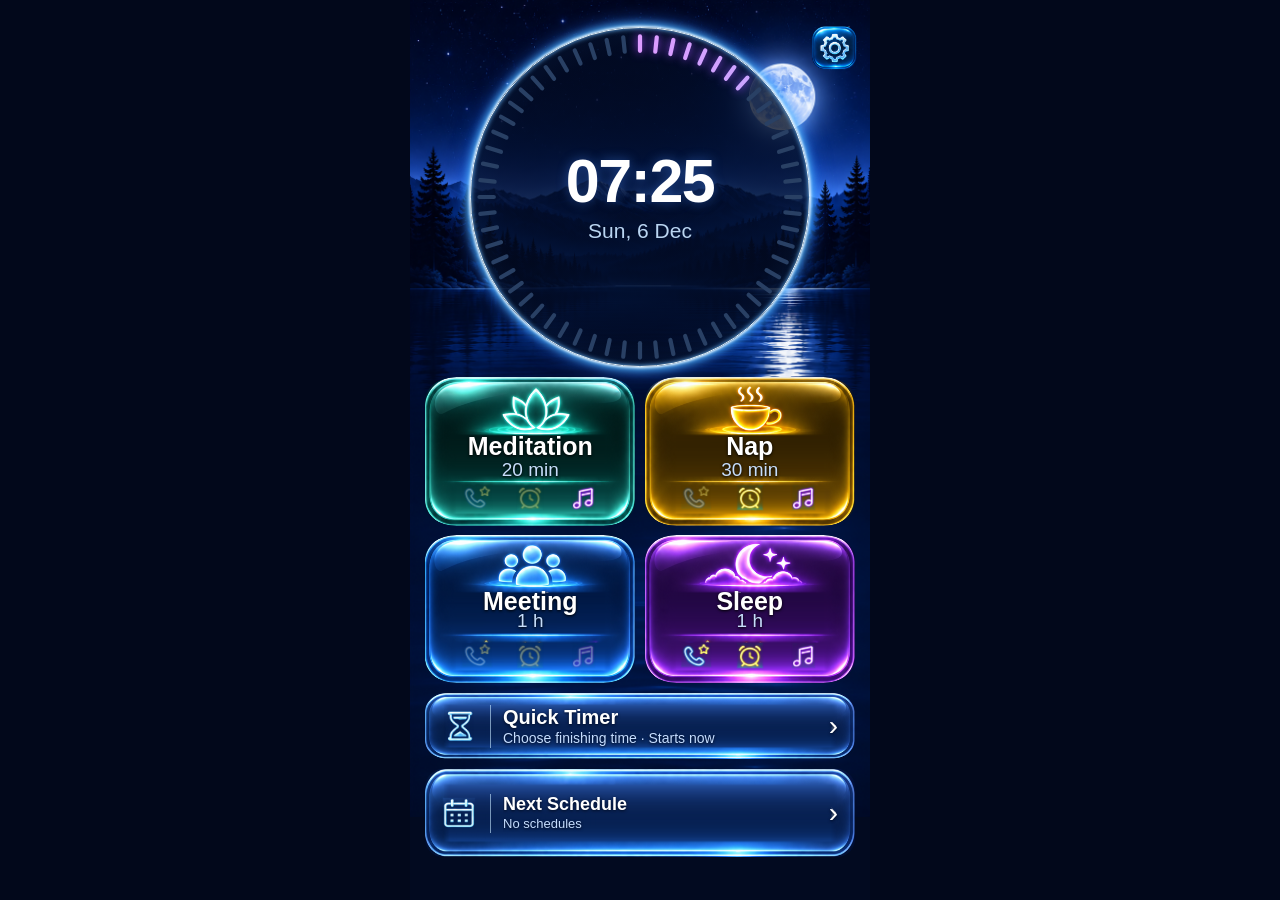
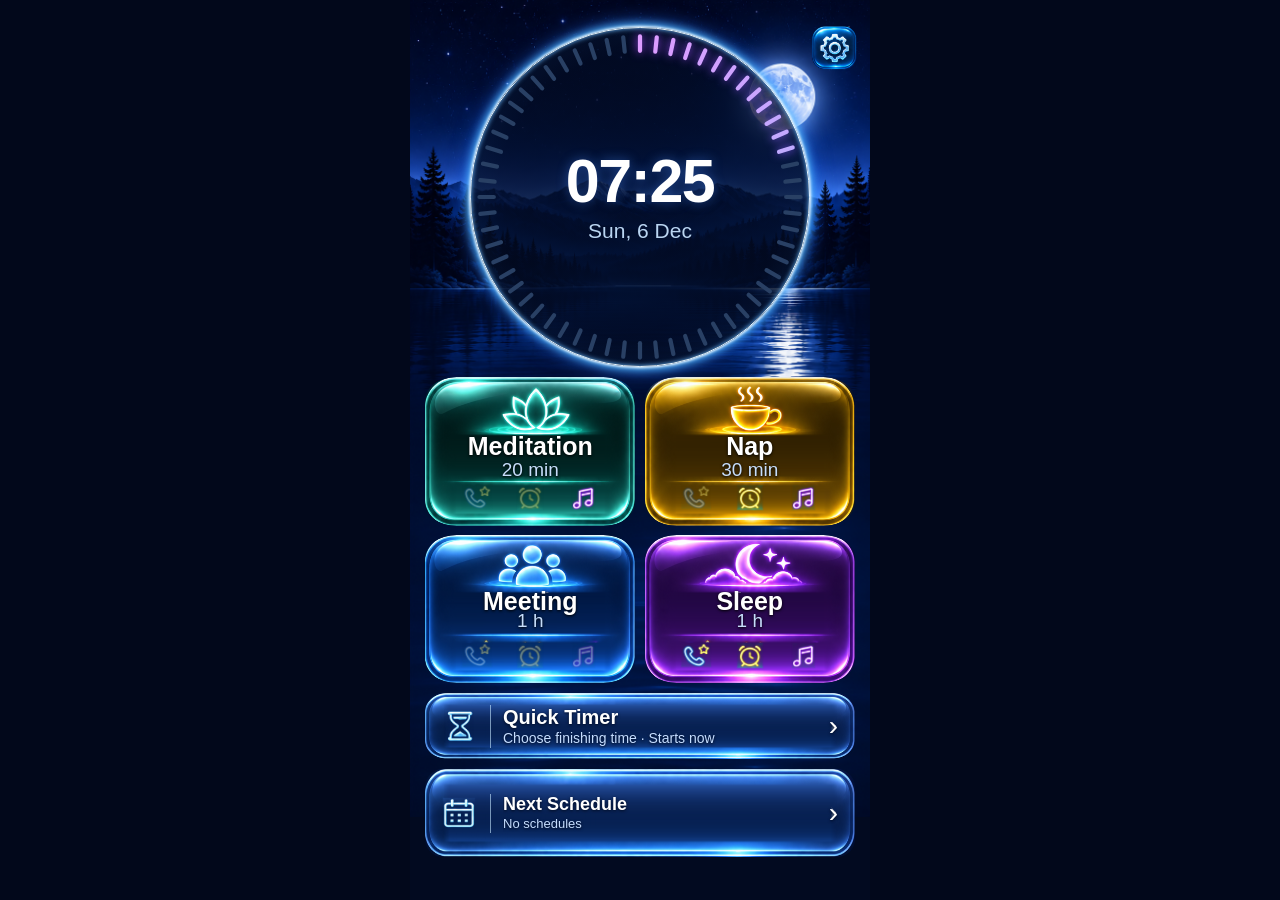
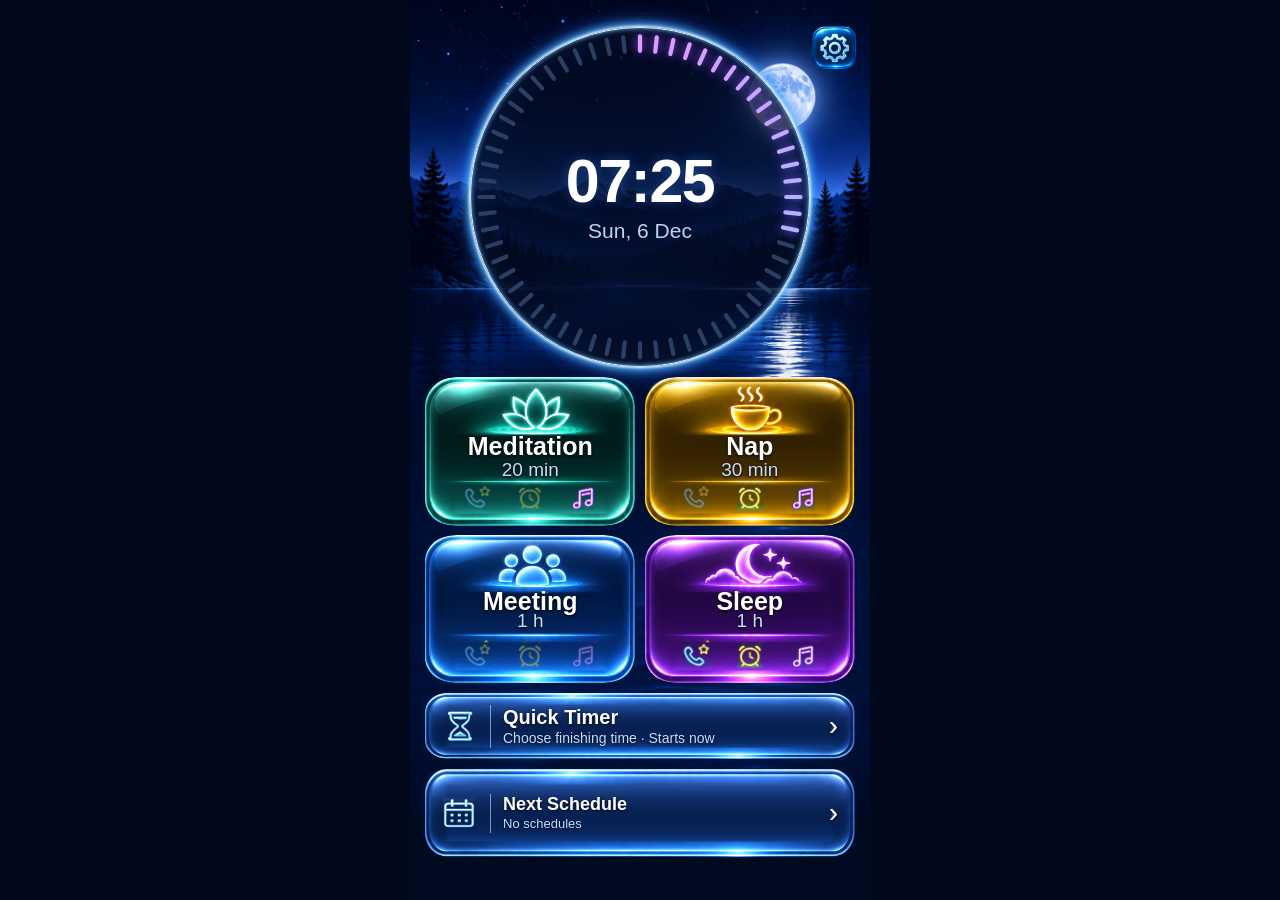
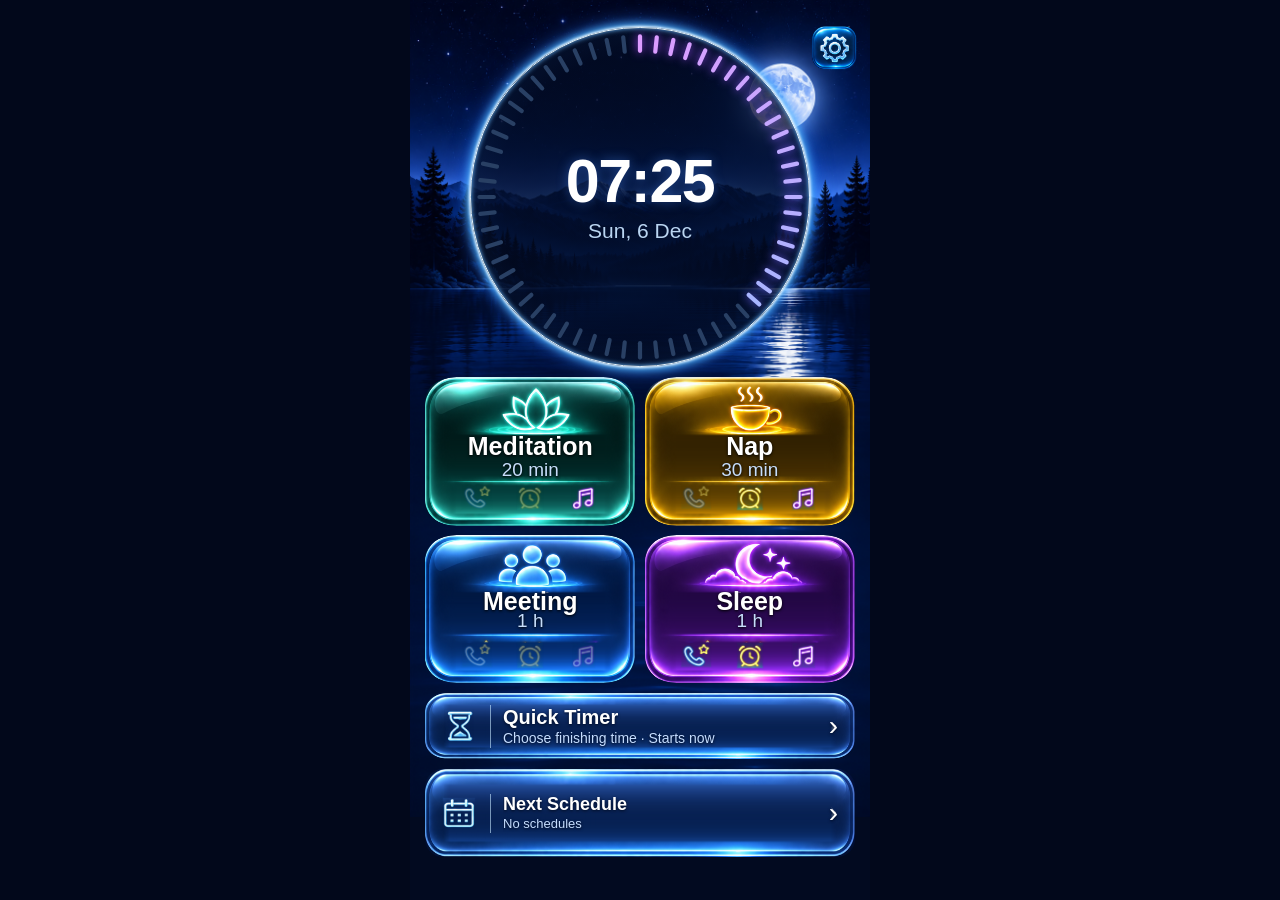
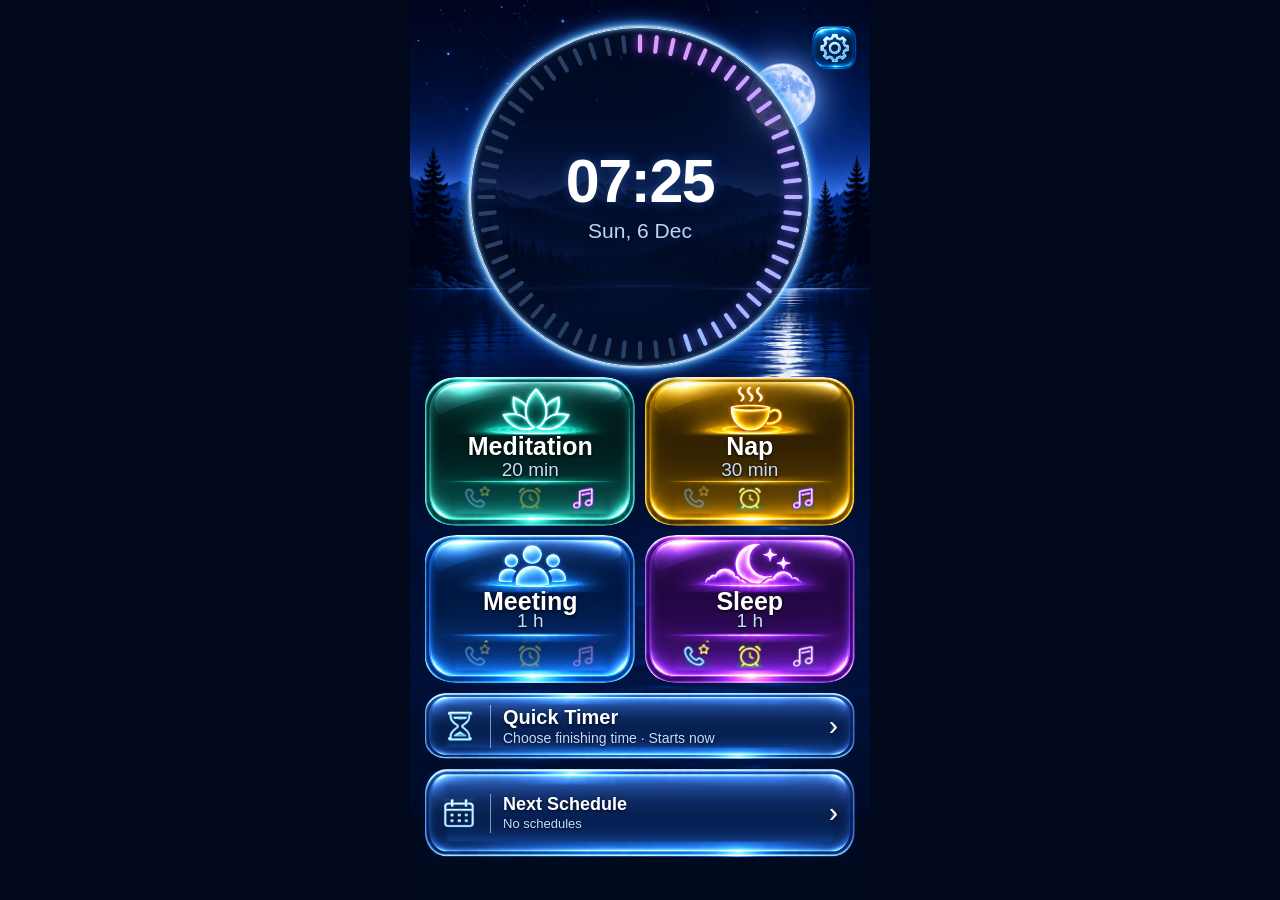
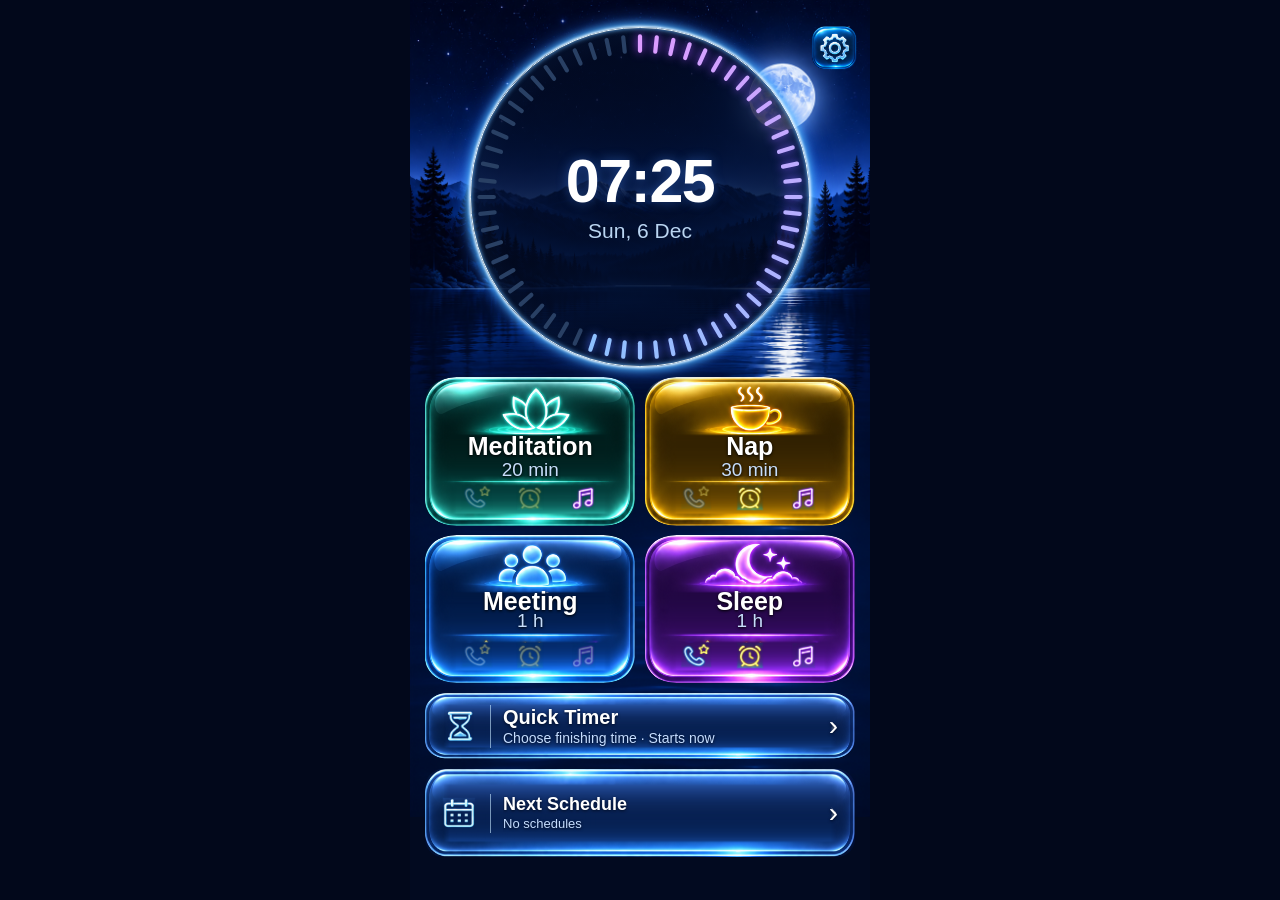
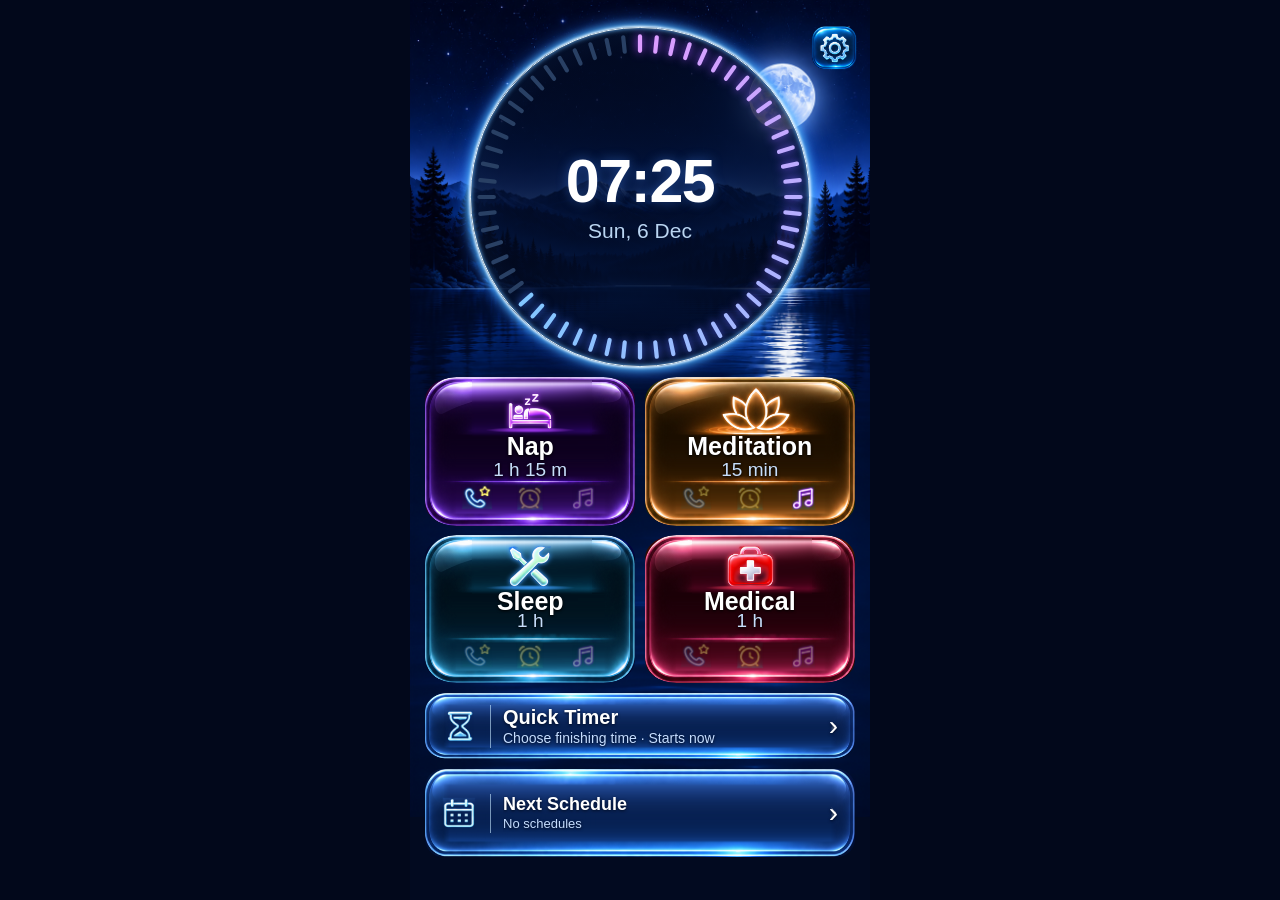
